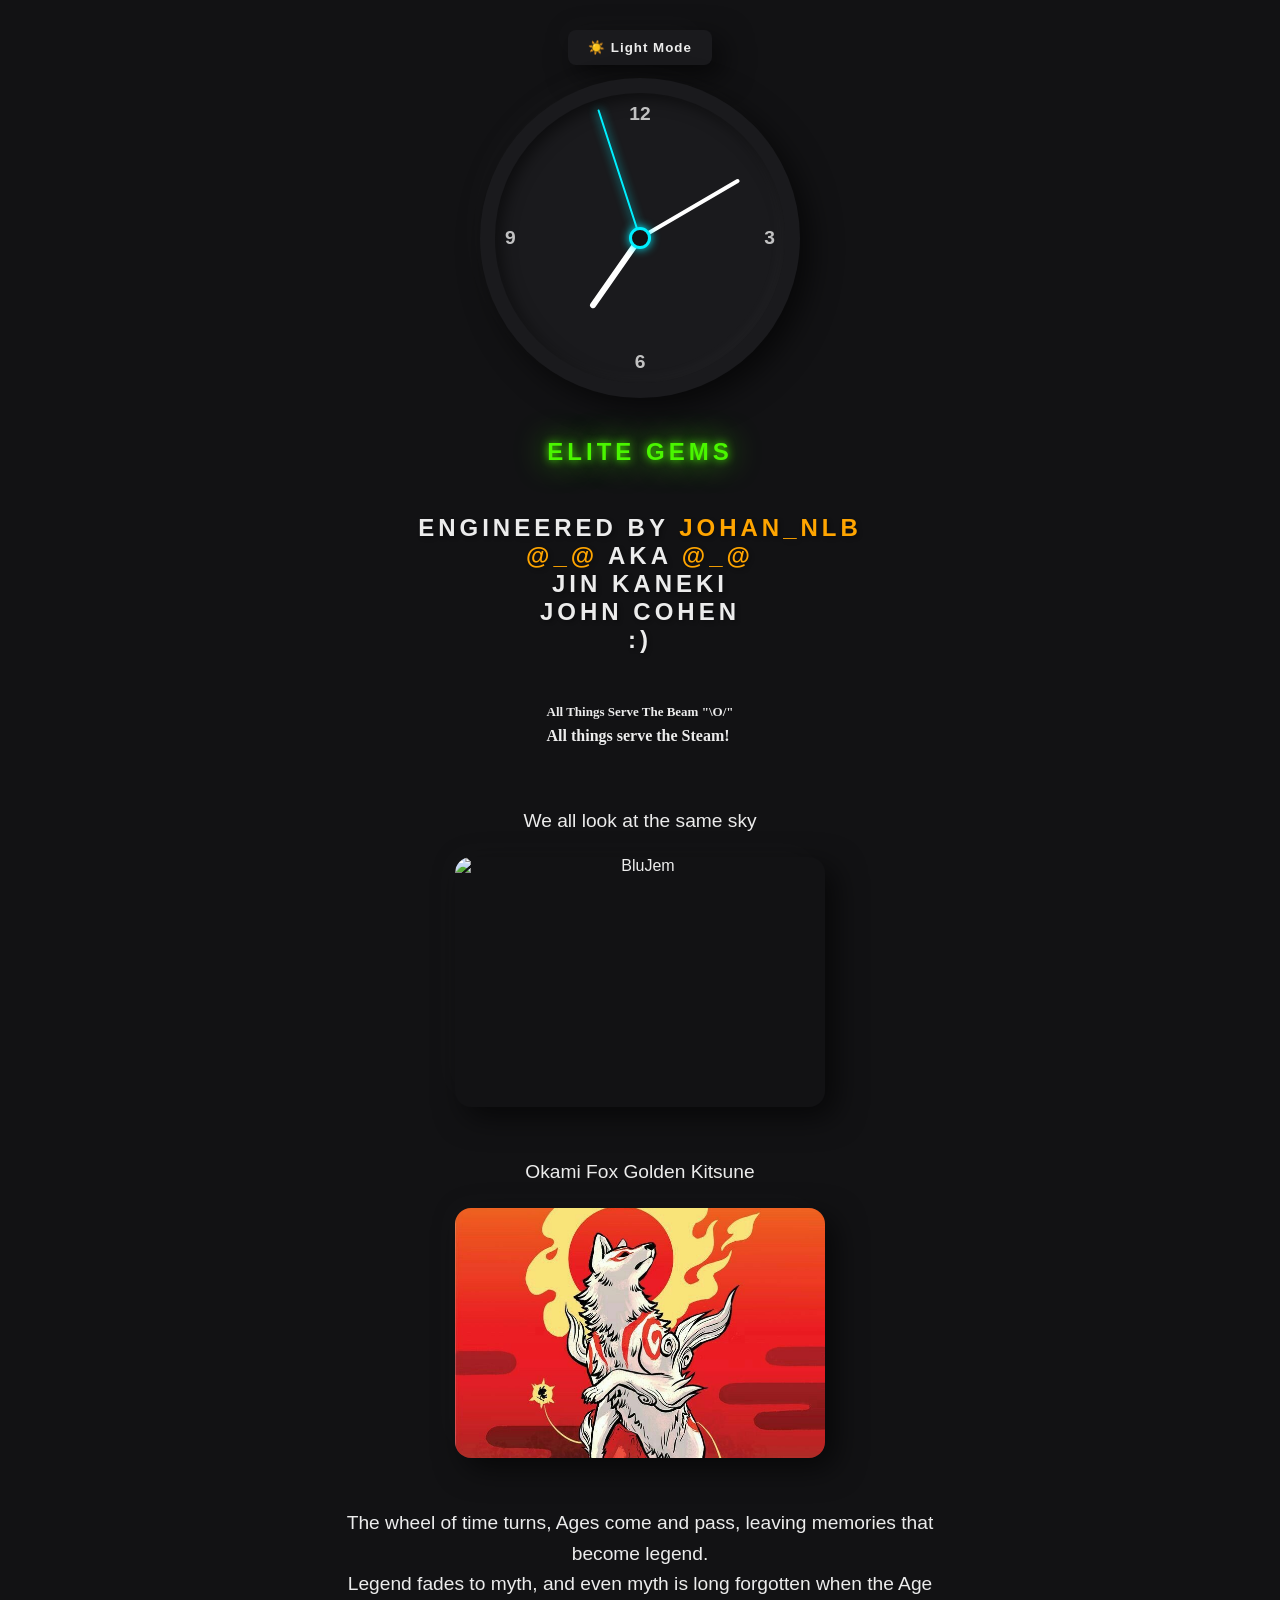
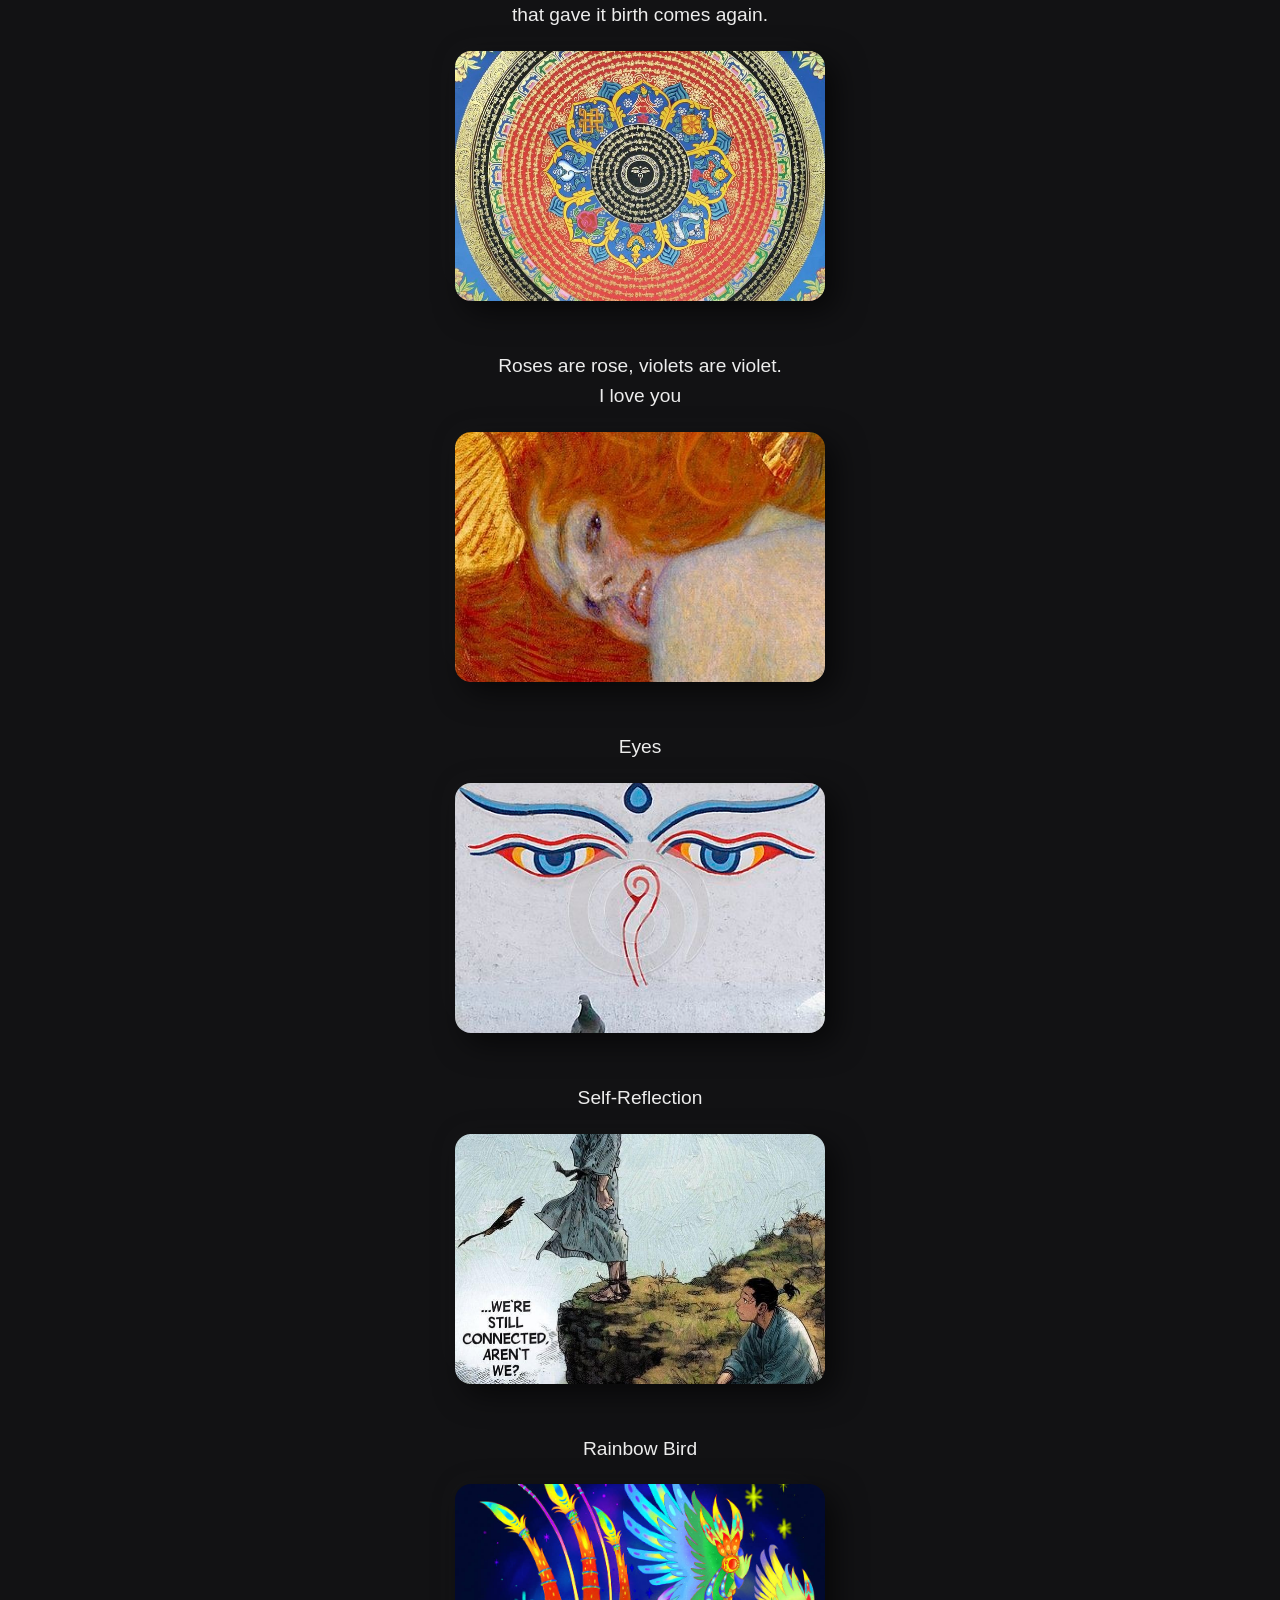
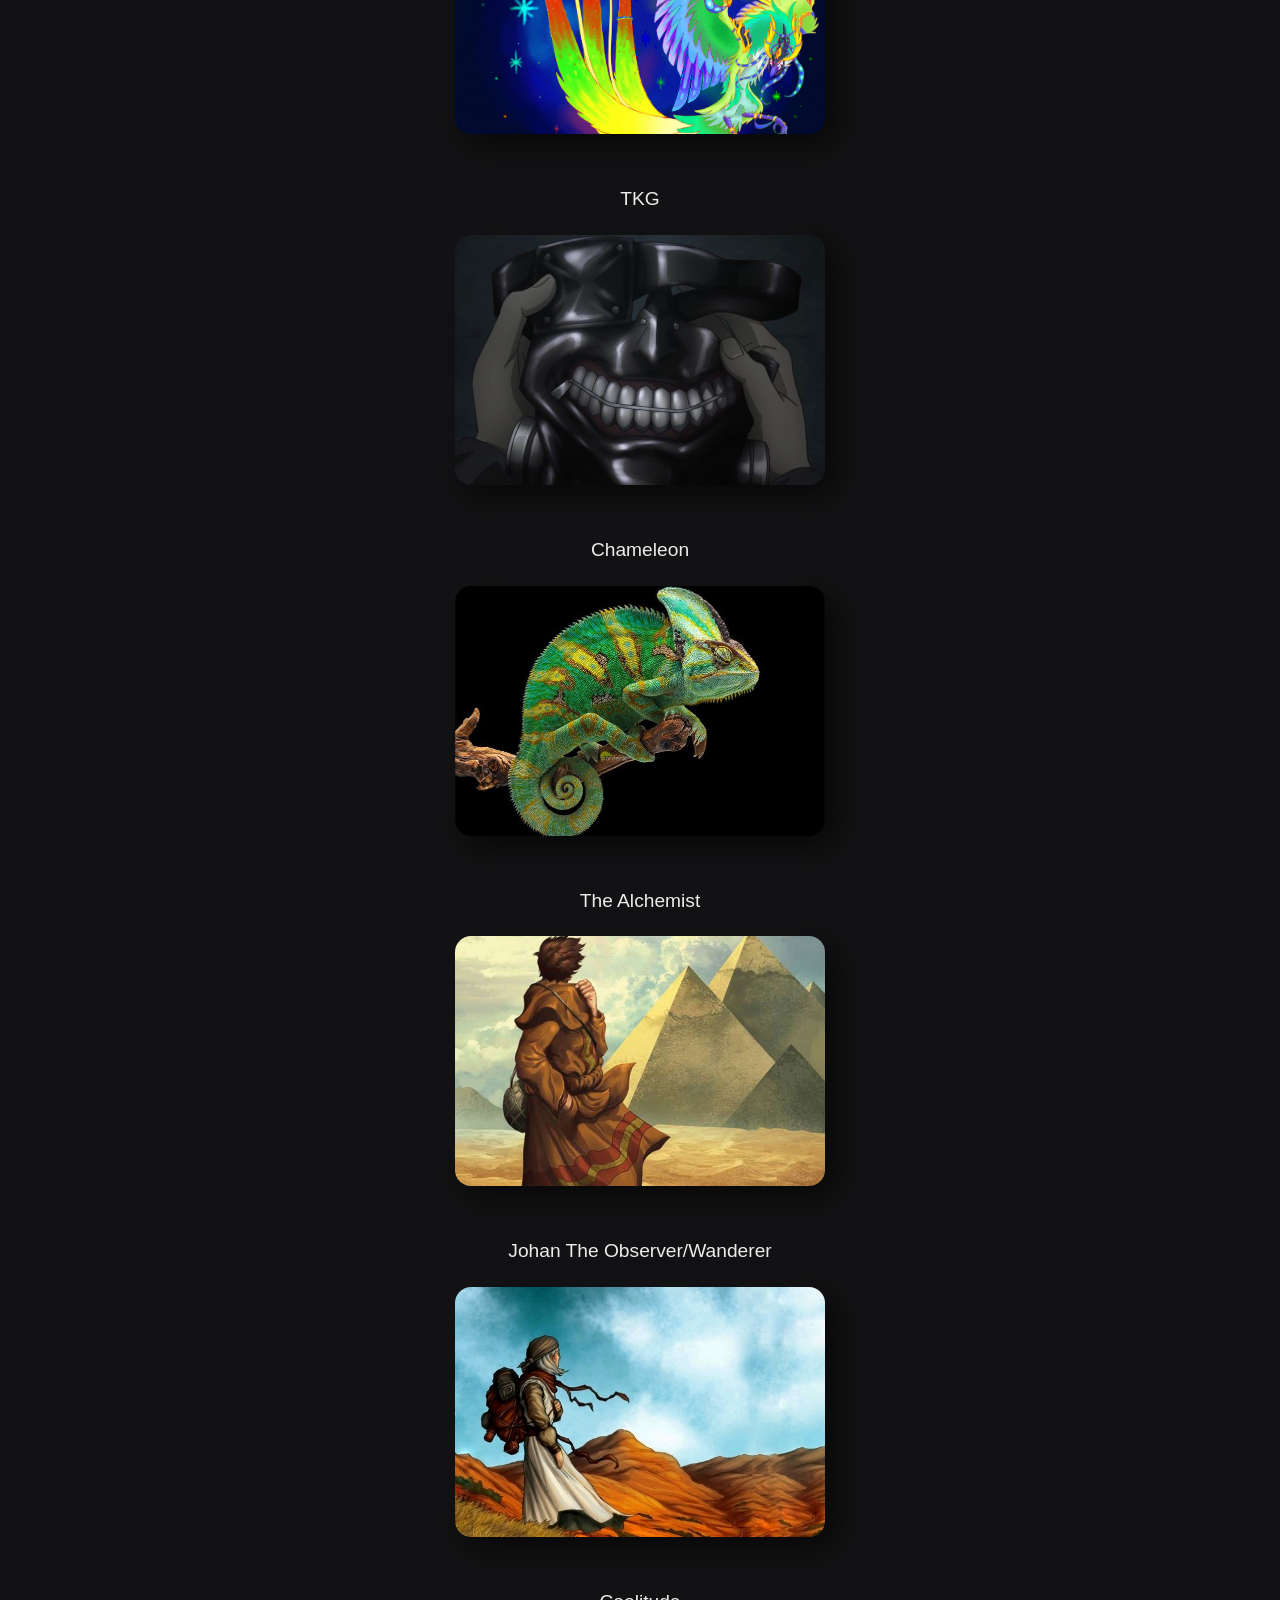
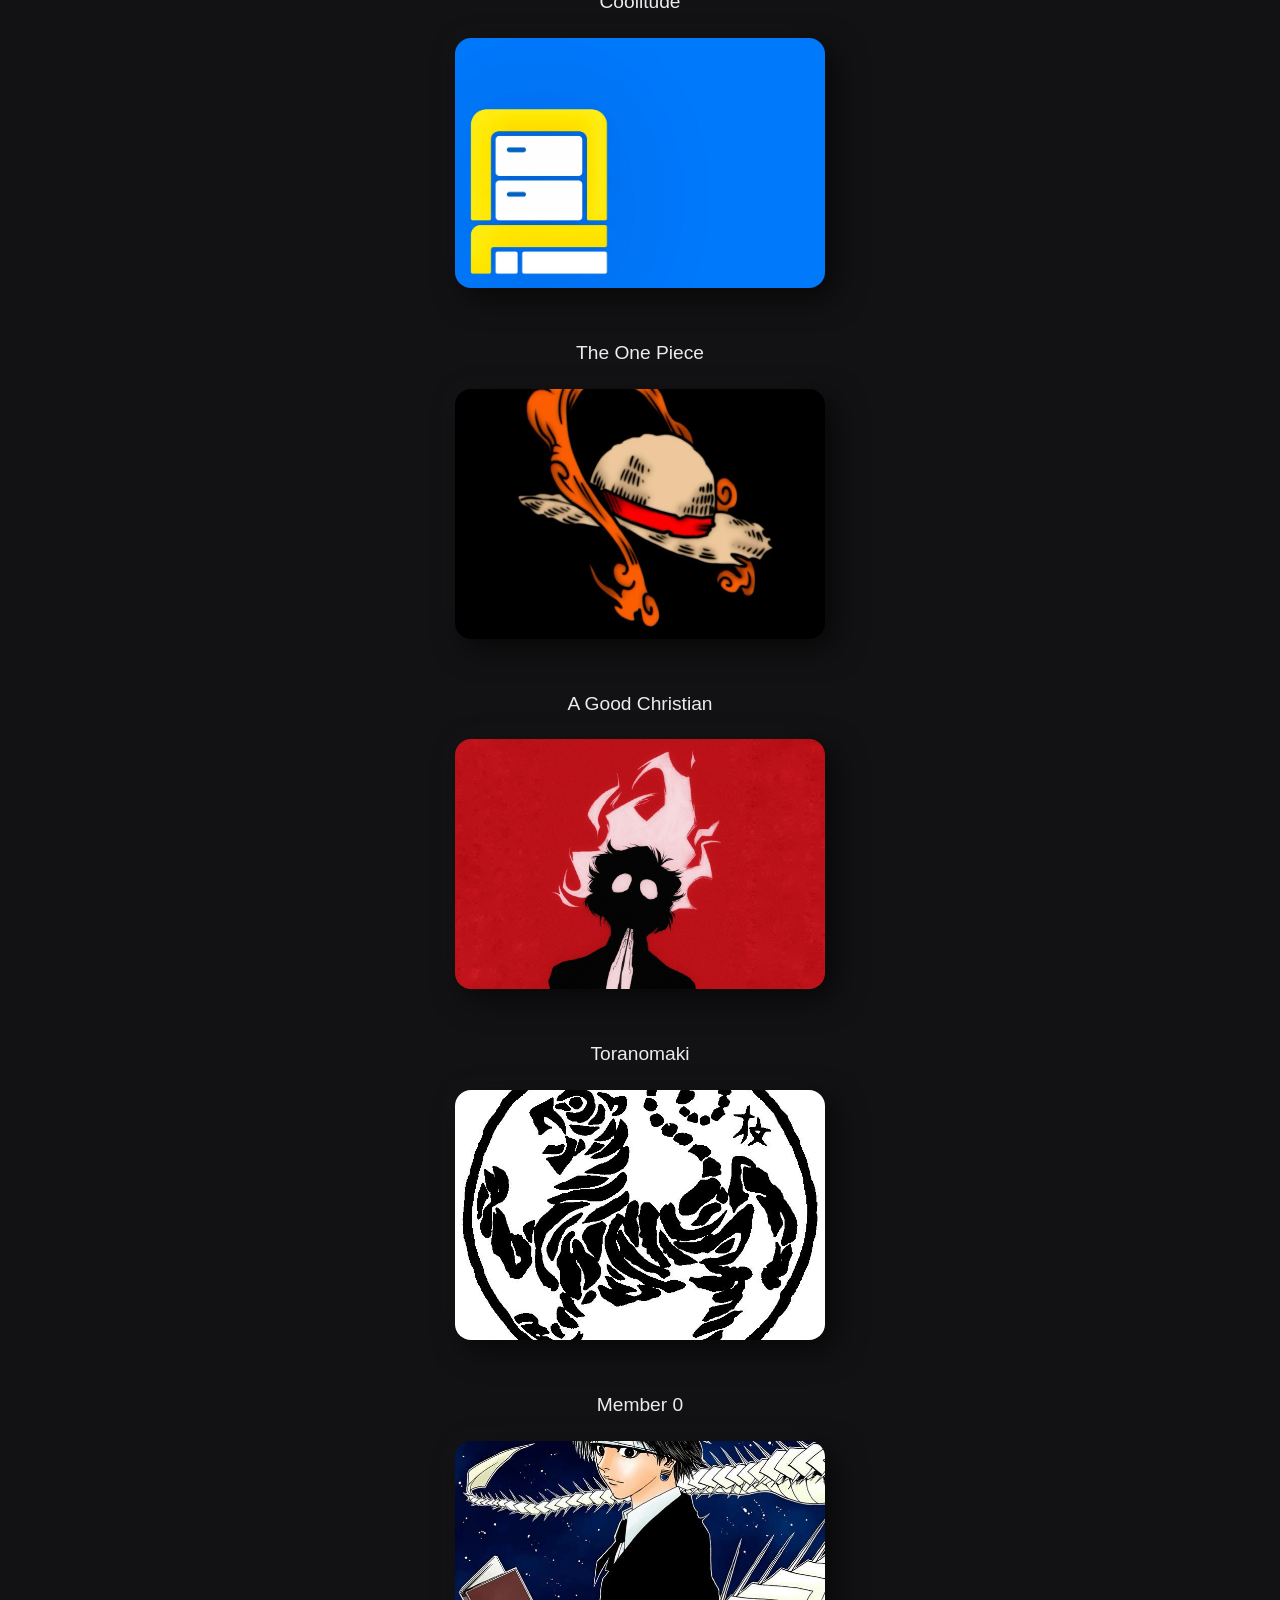
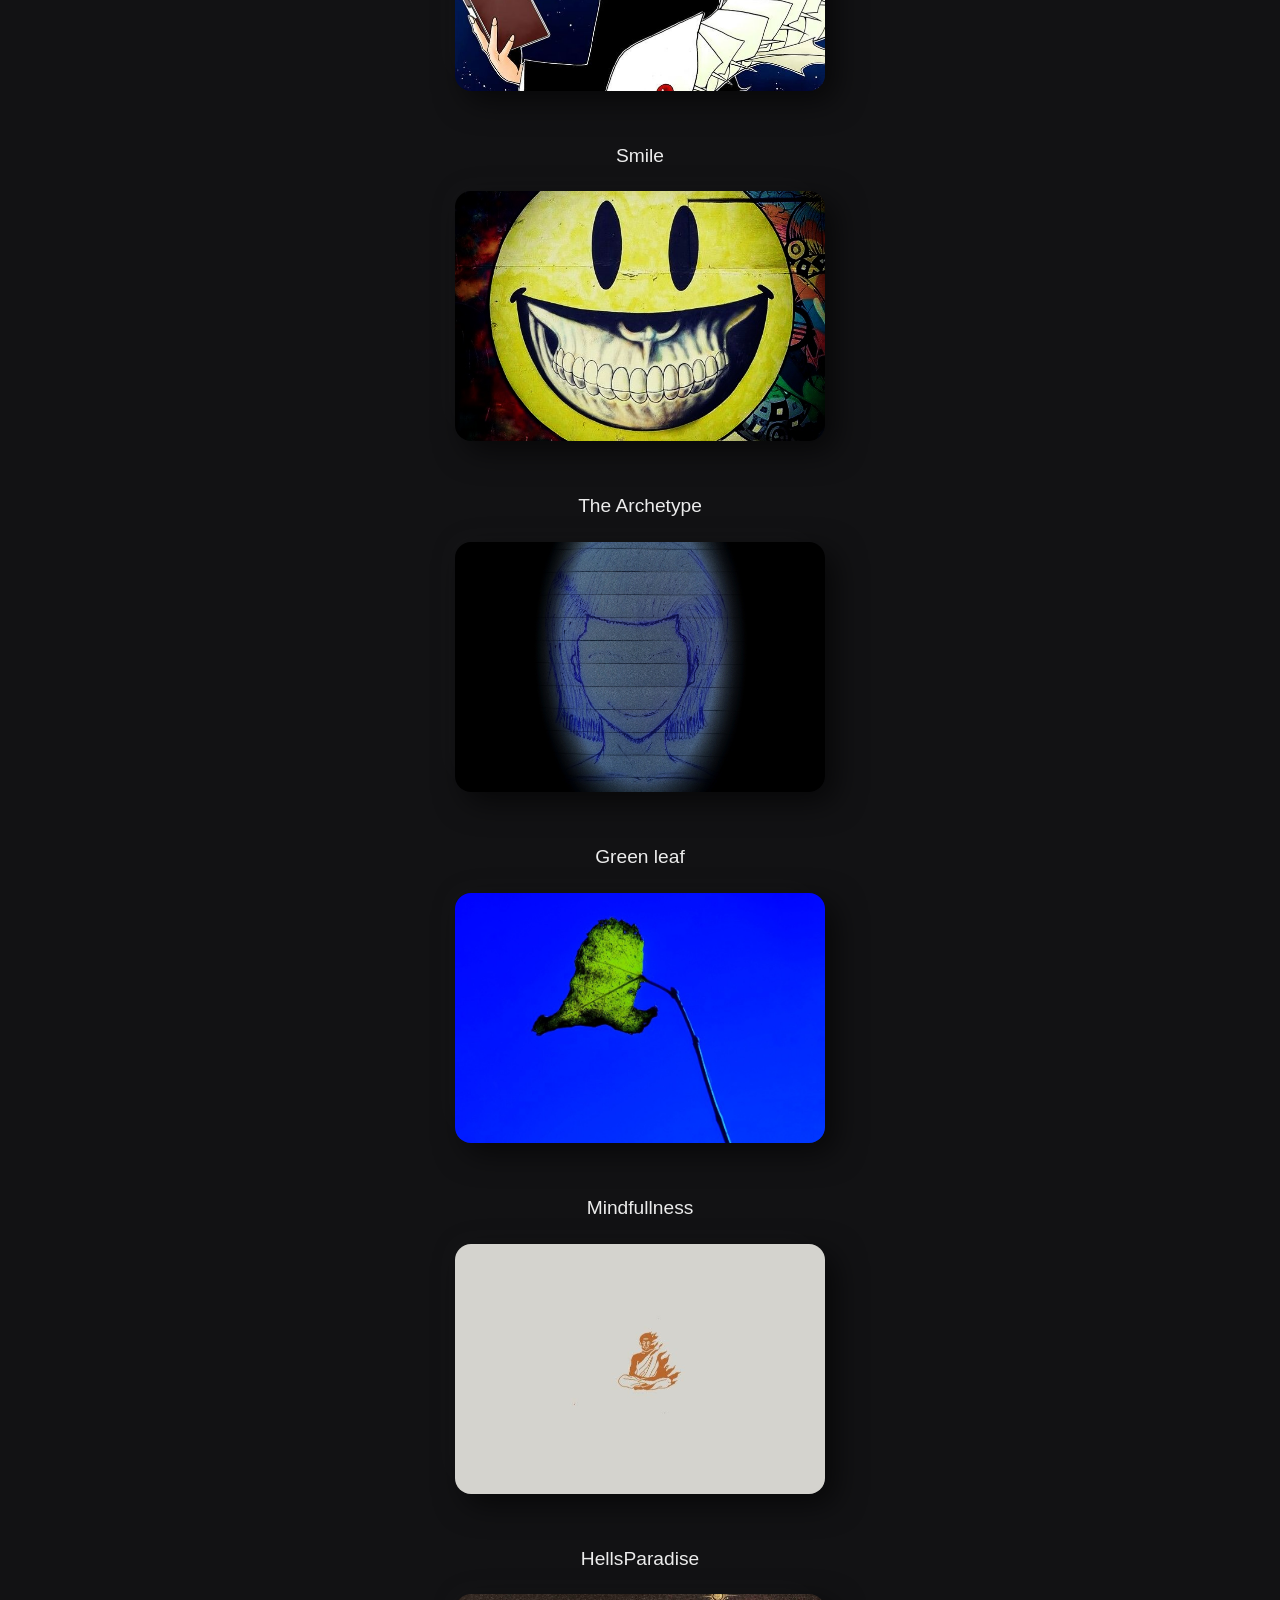
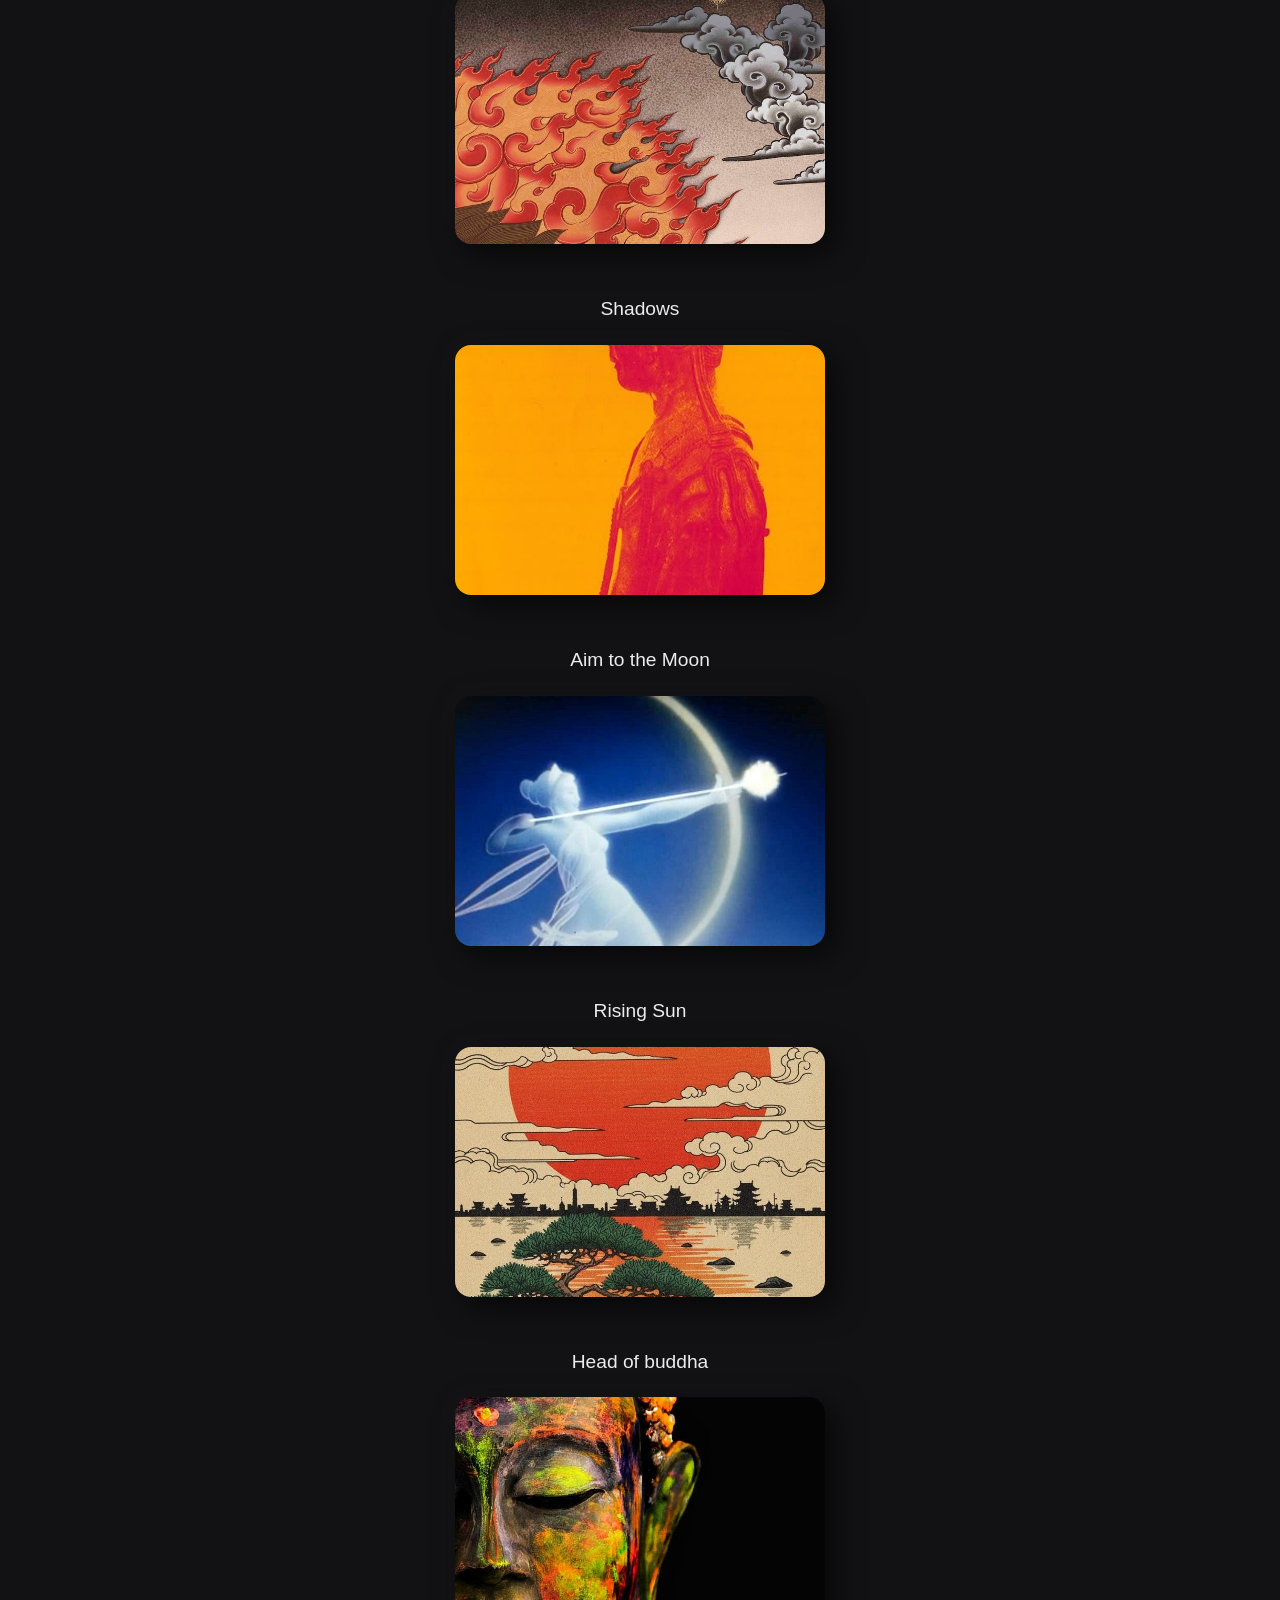
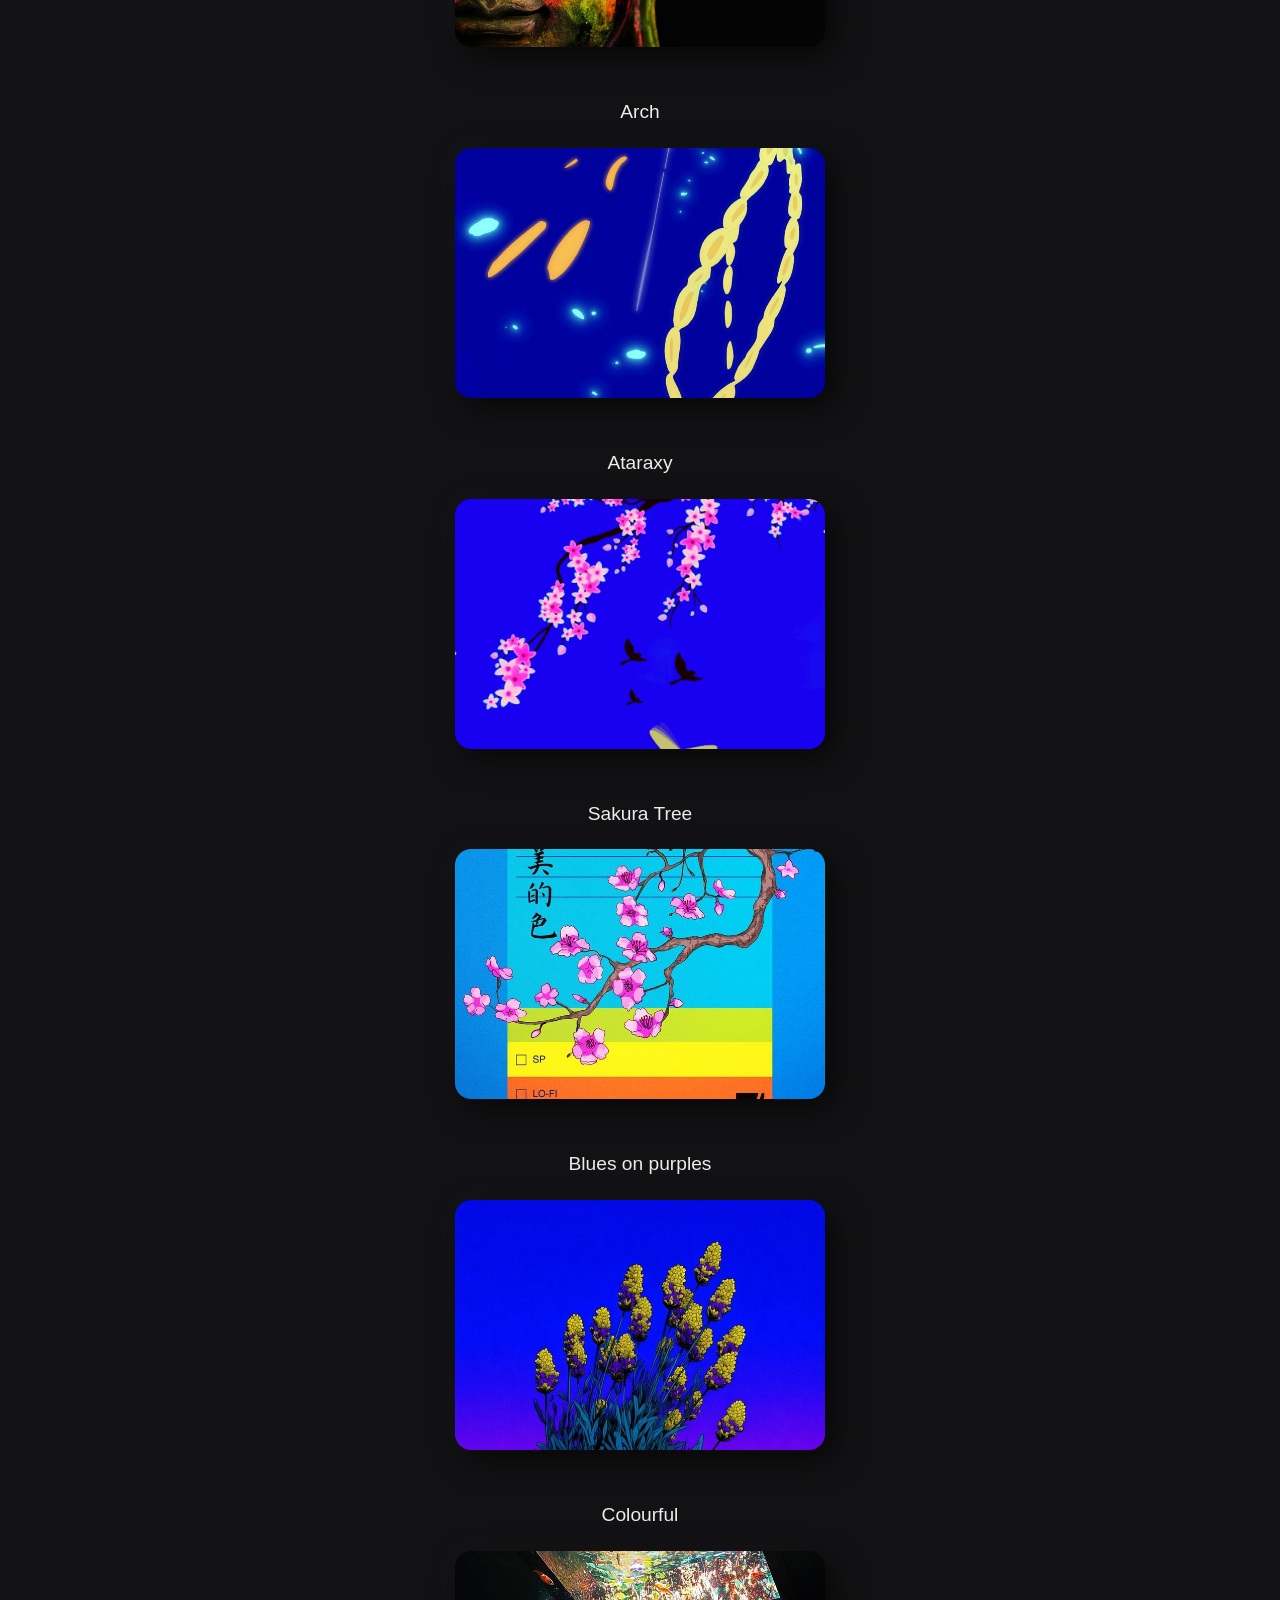
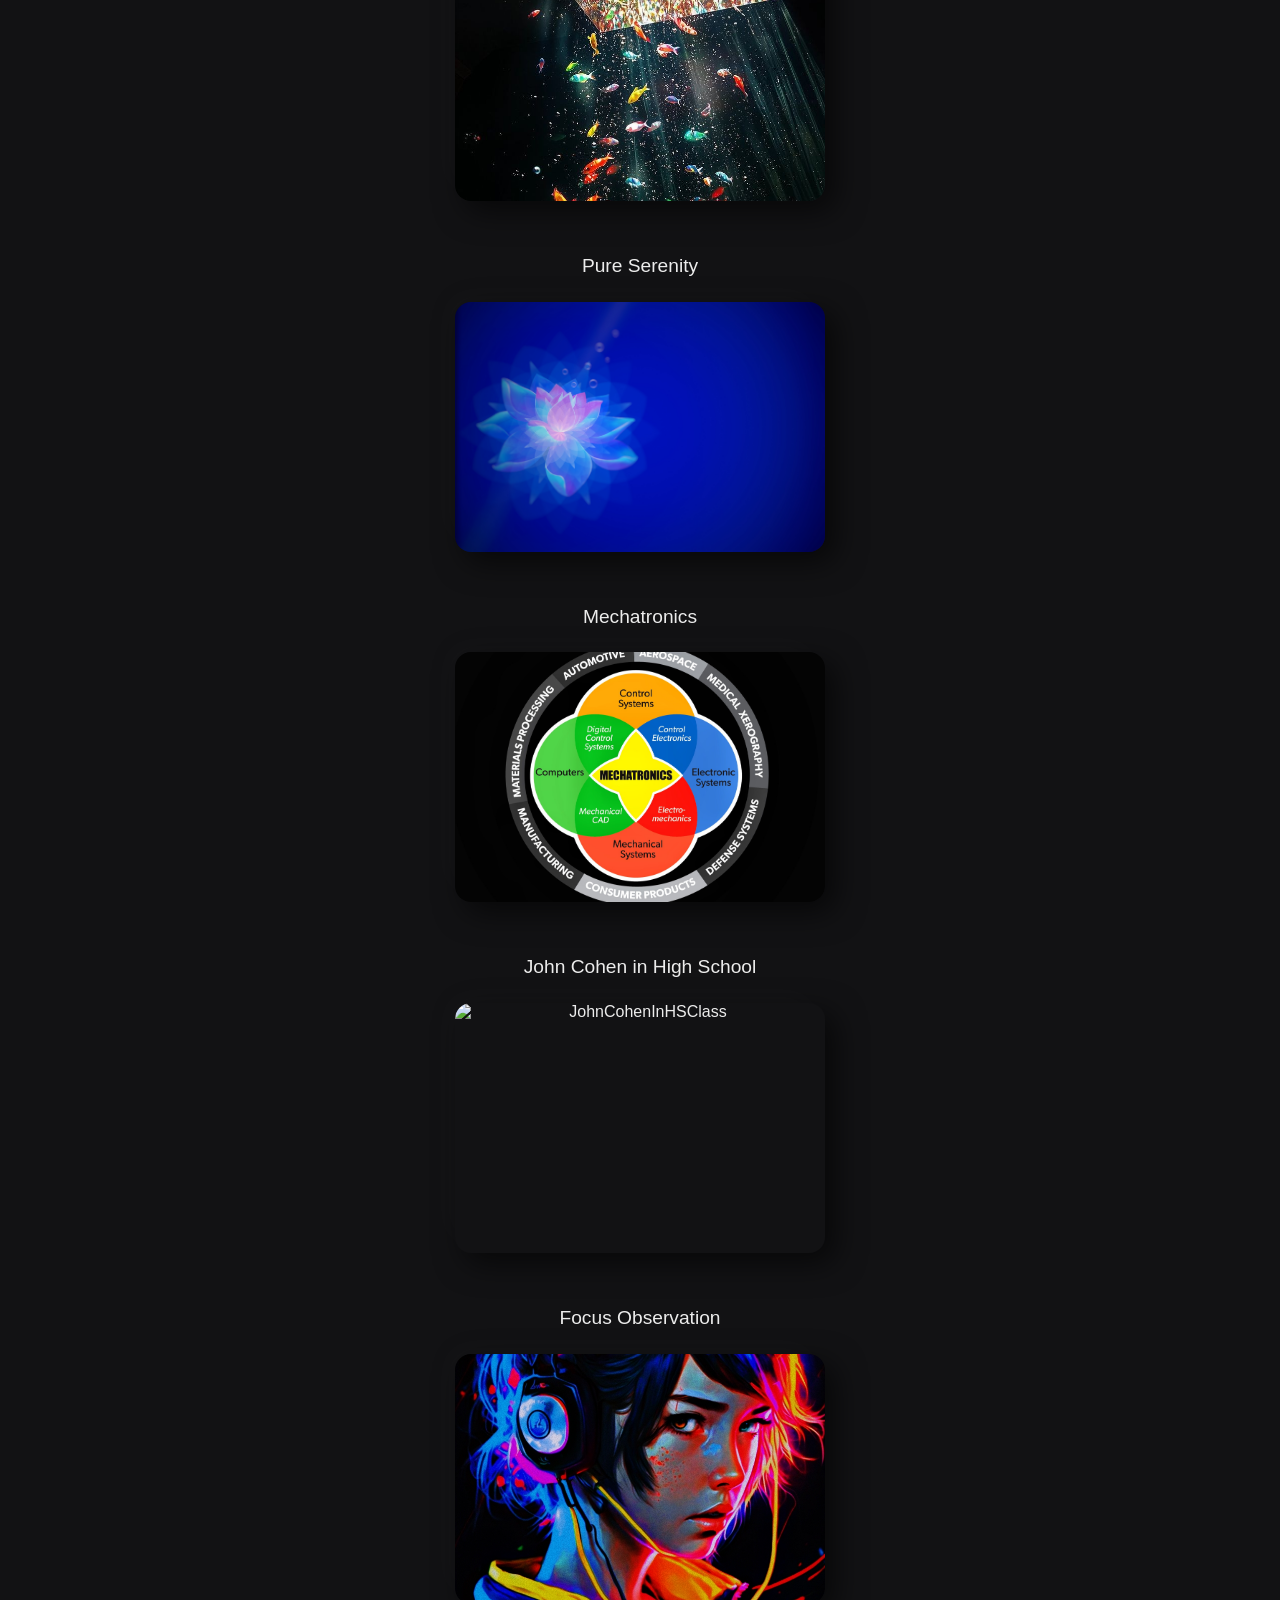
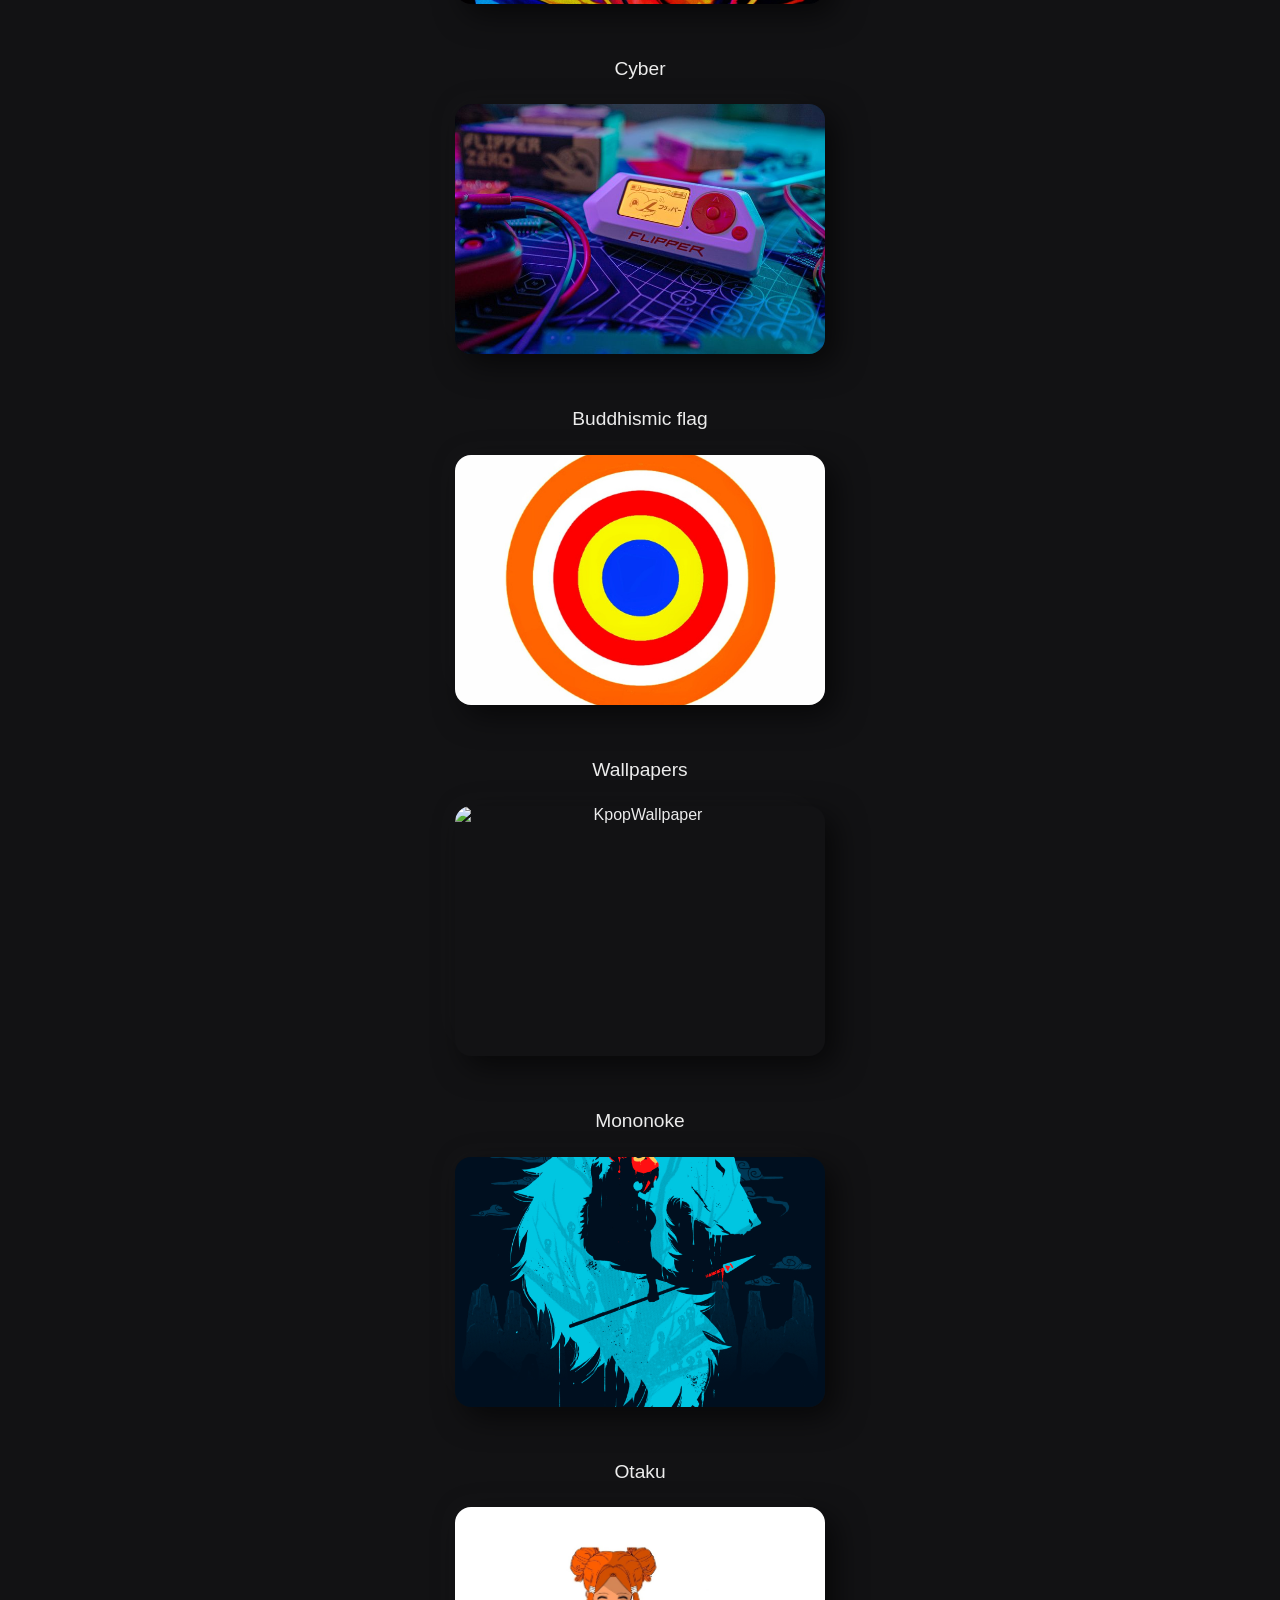
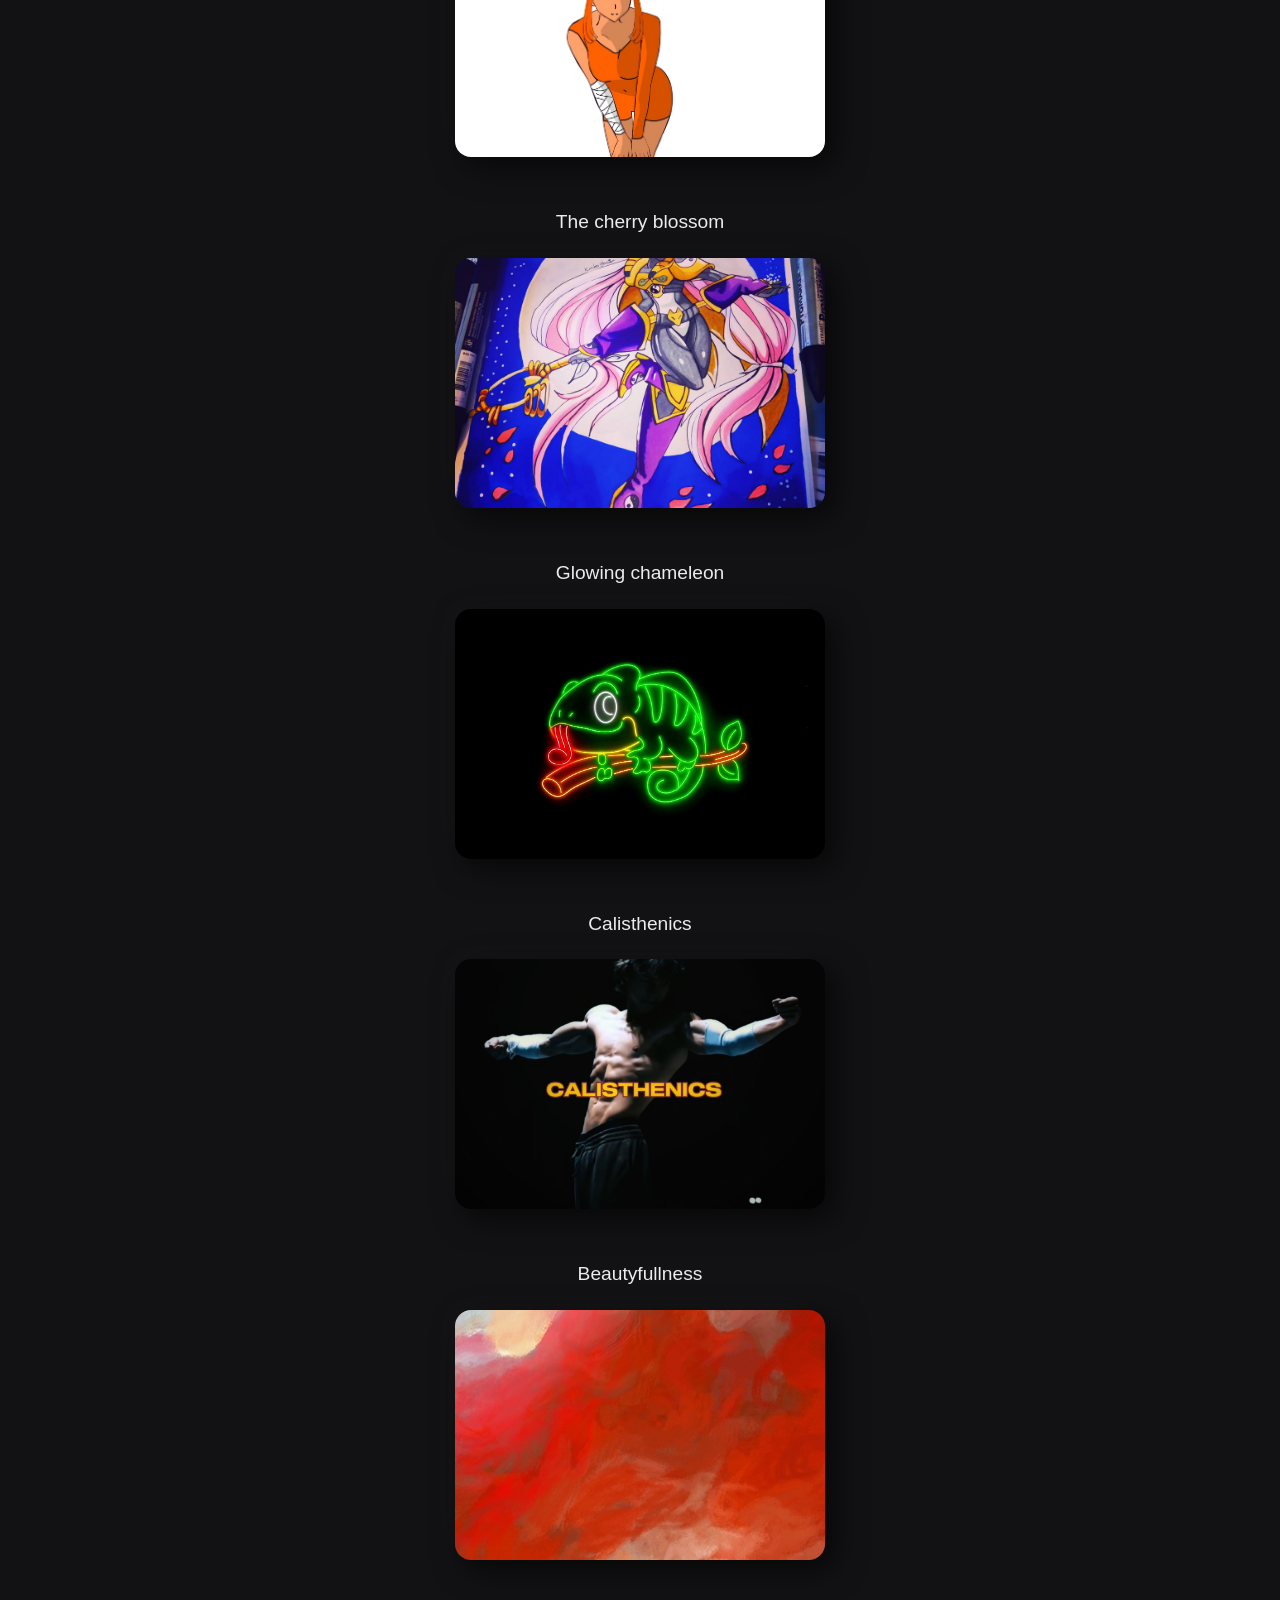
==== AnalogClockABSideTestingDeployment.html @ a2be5739 "Improved and Optimized all stuff to get deployed" ====
<!DOCTYPE html>
<html lang="en">
<head>
    <meta charset="UTF-8">
    <meta name="viewport" content="width=device-width, initial-scale=1.0">
    <title>Engineer Johan_nlb - Portfolio</title>
    <style>
        /* Upgraded Color Palettes */
        :root {
            --bg-color: #121214;
            --text-color: #ececec;
            --clock-bg: #1a1a1d;
            --clock-border: #242428;
            --hand-color: #ffffff;
            --accent-color: #00f0ff; /* Electric Cyber-Cyan */
            --shadow-outer: 10px 10px 30px rgba(0, 0, 0, 0.6), -10px -10px 30px rgba(255, 255, 255, 0.02);
            --shadow-inner: inset 5px 5px 15px rgba(0, 0, 0, 0.5), inset -5px -5px 15px rgba(255, 255, 255, 0.03);
        }

        /* Light mode palette overrides */
        body.light-mode {
            --bg-color: #e6e7ee;
            --text-color: #31344b;
            --clock-bg: #e6e7ee;
            --clock-border: #d1d9e6;
            --hand-color: #31344b;
            --accent-color: #005bb5; /* Deep Professional Blue */
            --shadow-outer: 8px 8px 16px #d1d9e6, -8px -8px 16px #ffffff;
            --shadow-inner: inset 5px 5px 10px #d1d9e6, inset -5px -5px 10px #ffffff;
        }

        body {
            background-color: var(--bg-color);
            color: var(--text-color);
            font-family: 'Segoe UI', Roboto, Helvetica, sans-serif;
            margin: 0;
            min-height: 100vh;
            display: flex;
            flex-direction: column;
            align-items: center;
            justify-content: center;
            transition: all 0.5s ease;
        }

        /* Top Toggle Button */
        #theme-toggle {
            position: absolute;
            top: 30px;
            background-color: var(--clock-bg);
            color: var(--text-color);
            border: none;
            padding: 10px 20px;
            border-radius: 8px;
            font-family: inherit;
            font-weight: 600;
            letter-spacing: 1px;
            cursor: pointer;
            box-shadow: var(--shadow-outer);
            transition: all 0.3s ease;
        }

        #theme-toggle:active {
            box-shadow: var(--shadow-inner);
        }

        /* Premium Clock Face */
        .clock {
            width: 320px;
            height: 320px;
            background-color: var(--clock-bg);
            border-radius: 50%;
            position: relative;
            box-shadow: var(--shadow-outer);
            display: flex;
            justify-content: center;
            align-items: center;
            transition: all 0.5s ease;
            margin-bottom: 40px;
            margin-top: 60px;
        }

        /* Inner Ring */
        .clock::before {
            content: '';
            position: absolute;
            width: 290px;
            height: 290px;
            border-radius: 50%;
            box-shadow: var(--shadow-inner);
        }

        /* Clock Numbers */
        .number {
            position: absolute;
            font-weight: 700;
            font-size: 1.2rem;
            color: var(--text-color);
            opacity: 0.8;
        }
        .num-12 { top: 25px; }
        .num-3 { right: 25px; }
        .num-6 { bottom: 25px; }
        .num-9 { left: 25px; }

        /* Clock Hands */
        .hand {
            position: absolute;
            bottom: 50%;
            left: 50%;
            transform-origin: bottom;
            background-color: var(--hand-color);
            border-radius: 10px;
            transform: translateX(-50%) rotate(0deg); 
            transition: background-color 0.5s ease;
        }

        .hour { width: 6px; height: 85px; z-index: 1; border-radius: 6px 6px 0 0; }
        .minute { width: 4px; height: 115px; z-index: 2; border-radius: 4px 4px 0 0; }
        
        .second { 
            width: 2px; 
            height: 135px; 
            background-color: var(--accent-color); 
            z-index: 3; 
            box-shadow: 0 0 10px var(--accent-color); /* Glowing effect */
        }

        /* Center Pin */
        .center-dot {
            width: 16px;
            height: 16px;
            background-color: var(--bg-color);
            border: 3px solid var(--accent-color);
            border-radius: 50%;
            position: absolute;
            z-index: 4;
            box-shadow: 0 0 10px var(--accent-color);
        }

        /* Typography */
        .name-plate {
            text-align: center;
            font-size: 1.5rem;
            letter-spacing: 4px;
            font-weight: 800;
            text-transform: uppercase;
            margin-bottom: 30px;
            text-shadow: 2px 2px 4px rgba(0,0,0,0.3);
        }

        .name-accent {
            color: #FFA500;
        }
        .title-accent { 
            color: #4af600;               /* Bright green */ 
            text-shadow: 0 0 8px #4af600, 0 0 32px #4af600; /* Glow */
        }

        /* Image Block */
        .image-block {
            text-align: center;
            width: 370px;/*180px*/
            height: 250px;/*180px*/
            border-radius: 16px; /* Slightly rounded corners look better than sharp squares */
            overflow: hidden;
            box-shadow: var(--shadow-outer);
            margin: 0 auto 40px;
            margin-bottom: 10px;
            transition: all 0.5s ease;
        }

        .image-block img {
            width: 100%;
            height: 100%;
            object-fit: cover; /* Ensures the image fills the square without stretching */
            display: block;
        }

        /* Ongoing development style section /*
        /* Container for all blocks */
        .content-blocks {
            max-width: 800px;          /* Keeps blocks readable on large screens */
            margin: 40px auto;         /* Centers the container and adds vertical spacing*/
            padding: 0 20px;           /* Prevents content touching screen edges */
        }

        /* Individual block: text + image */
        .block {
            margin-bottom: 50px;       /* Space between blocks */
            text-align: center;        /* Centers inline content (images and text) */
        }


        /* Optional: style the paragraph text */
        .block-text {
            text-align: center;
            font-size: 1.2rem;
            line-height: 1.6;
            max-width: 600px;
            margin: 0 auto 20px;            /* Centers text block */
            padding: 0 10px;
        }
    

        /* Mobile-friendly tweaks */
        @media (max-width: 600px) {
        /* Move the toggle button down a bit so it doesn't touch the clock */
        #theme-toggle {
            top: 15px;          /* was 30px – less top space */
            padding: 8px 16px;  /* slightly smaller button */
            font-size: 14px;
        }

        /* Give the clock some extra top margin to clear the button */
        .clock {
            margin-top: 80px;   /* was 60px – more space below button */
            width: 280px;       /* slightly smaller on narrow screens */
            height: 280px;
        }

        /* Ensure the inner ring scales nicely */
        .clock::before {
            width: 250px;
            height: 250px;
        }

        /* Adjust hand lengths for smaller clock */
        .hour { height: 70px; }
        .minute { height: 95px; }
        .second { height: 115px; }

        /* Give the name plate and extra text some side padding */
        .name-plate {
            padding: 0 20px;      /* prevents text touching screen edges */
            text-align: center;   /* keeps it neat */
            font-size: 1.3rem;    /* slightly smaller if needed */
            margin-bottom: 20px;  /* less bottom margin */
        }

        /* The paragraph after the name plate */
        .name-plate + div p {
            padding: 0 20px;
            text-align: center;
            font-size: 1rem;
        }

        .block {
            margin-bottom: 40px;
        }
        .block-text {
            text-align: center;
            font-size: 1rem;
        }

        /* Optional: make the image block a bit smaller if it's too wide */
        .image-block {
            width: 300px;
            height: 200px;
        }
    }
    </style>
</head>

<body>

    <button id="theme-toggle">☀️ Light Mode</button> <br>

    <div class="clock">
        <div class="number num-12">12</div>
        <div class="number num-3">3</div>
        <div class="number num-6">6</div>
        <div class="number num-9">9</div>

        <div class="hand hour" id="hour"></div>
        <div class="hand minute" id="minute"></div>
        <div class="hand second" id="second"></div>
        <div class="center-dot"></div>
    </div>
    
    <!-- MAIN TITLE -->
    <div class="name-plate">
        <span class="title-accent">ELITE GEMS</span>
    </div> <br>

    <div class="name-plate">Engineered by <span class="name-accent">Johan_nlb</span> <br>
        <span class="name-accent">@_@</span> aka  <span class="name-accent">@_@</span> <br>
        JIN KANEKI <br>
        JOHN COHEN <br>
        :)
    </div> <br>
    <!-- MAIN QUOTE -->
    <div> 
        <span class="block-text" style="font-family:Lucida Sans; font-size:small; font-weight:bolder;"
        >All Things Serve The Beam "\O/" </span> <br>
        <span class="block-text"  style="font-family:Verdana; font-size: medium; font-weight: bolder;"
        >All things serve the Steam!</span>
    </div> <br>

    <!--ONGOING DEVELOPMENT SECTION-->
    <div class="content-blocks">
        <div class="block">
            <p class="block-text">We all look at the same sky</p>
            <div class="image-block">
                <img id="profile-img" src="images/IMG_BLUE.jpg" alt="BluJem">
            </div>
        </div>

        <!-- Adding as many blocks as I need -->
         <div class="block">
            <p class="block-text">Okami Fox Golden Kitsune<br></p>
            <div class="image-block">
                <img src="images/OkamiKitsune.jpg" alt="SolarDeityAmaterasu">
            </div>
        </div>

        
        <div class="block">
            <p class="block-text">The wheel of time turns, Ages come and pass, leaving memories that become legend.<br>
            Legend fades to myth, and even myth is long forgotten when the Age that gave it birth comes again.</p> 
            <div class="image-block">
                <img src="images/WheelOfTimeMandala.jpg" alt="WOTMandala">
            </div>
        </div>

        <div class="block">
            <p class="block-text">Roses are rose, violets are violet.<br>I love you</p>
            <div class="image-block">
                <img src="images/OrangeHairedWomen.jpg" alt="OrangeWomen">
            </div>
        </div>


        <div class="block">
            <p class="block-text">Eyes</p>
            <div class="image-block">
                <img src="images/BuddhaEyes.jpg" alt="">
            </div>
        </div>

        <div class="block">
            <p class="block-text">Self-Reflection</p>
            <div class="image-block">
                <img src="images/Vagabond.jpg" alt="miyamoto">
            </div>
        </div>

        <div class="block">
            <p class="block-text">Rainbow Bird</p>
            <div class="image-block">
                <img src="images/rainbow_bird.jpg" alt="rainbow_bird">
            </div>
        </div>

        <div class="block">
            <p class="block-text">TKG</p>
            <div class="image-block">
                <img src="images/TKGeyepatch.jpg" alt="">
            </div>
        </div>

        <div class="block">
            <p class="block-text">Chameleon</p>
            <div class="image-block">
                <img src="images/Chameleon.jpg" alt="">
            </div>
        </div>

        <div class="block">
            <p class="block-text">The Alchemist</p>
            <div class="image-block">
                <img src="images/TheAlchemistofCohelo.jpg" alt="AlchemistOfCohelo">
            </div>
        </div>

        <div class="block">
            <p class="block-text">Johan The Observer/Wanderer</p>
            <div class="image-block">
                <img src="images/JohanNlbProfile.jpg" alt="JohanNlbProfile">
            </div>
        </div>

        <div class="block">
            <p class="block-text">Coolitude</p>
            <div class="image-block">
                <img src="images/CooL.jpeg" alt="CooL">
            </div>
        </div>

        <div class="block">
            <p class="block-text">The One Piece</p>
            <div class="image-block">
                <img src="images/AwokenHat.jpg" alt="AwokenHat">
            </div>
        </div>

        <div class="block">
            <p class="block-text">A Good Christian</p>
            <div class="image-block">
                <img src="images/GoodChristian.jpeg" alt="GoodChristian">
            </div>
        </div>

        <div class="block">
            <p class="block-text">Toranomaki</p>
            <div class="image-block">
                <img src="images/ToraNoMaki.jpg" alt="ShotokanKarate">
            </div>
        </div>

        <div class="block">
            <p class="block-text">Member 0</p>
            <div class="image-block">
                <img src="images/Chrollo.jpg" alt="ChrolloHxH">
            </div>
        </div>

        <div class="block">
            <p class="block-text">Smile</p>
            <div class="image-block">
                <img src="images/Smile.jpeg" alt="Smiley">
            </div>
        </div>

        <div class="block">
            <p class="block-text">The Archetype</p>
            <div class="image-block">
                <img src="images/JHNarchetype.jpg" alt="JHNarchetype">
            </div>
        </div>

        <div class="block">
            <p class="block-text">Green leaf</p>
            <div class="image-block">
                <img src="images/GreenLeafOnSereneBlueSky.jpeg" alt="GreenLeafOnSereneBlueSky">
            </div>
        </div>

        <div class="block">
            <p class="block-text">Mindfullness</p>
            <div class="image-block">
                <img src="images/Mindfullness.jpg" alt="Mindfullness">
            </div>
        </div>

        <div class="block">
            <p class="block-text">HellsParadise</p>
            <div class="image-block">
                <img src="images/HellsParadise.jpg" alt="HellsParadise">
            </div>
        </div>

        <div class="block">
            <p class="block-text">Shadows</p>
            <div class="image-block">
                <img src="images/BuddhaShadow.jpg" alt="Buddha">
            </div>
        </div>

        <div class="block">
            <p class="block-text">Aim to the Moon</p>
            <div class="image-block">
                <img src="images/BluRoyalArcher.jpg" alt="Archer">
            </div>
        </div>

        <div class="block">
            <p class="block-text">Rising Sun</p>
            <div class="image-block">
                <img src="images/BonsaiRisingSun.jpg" alt="Bonsai">
            </div>
        </div>

        <div class="block">
            <p class="block-text">Head of buddha</p>
            <div class="image-block">
                <img src="images/HeadOfBuddha.jpg" alt="HeadOfBuddha">
            </div>
        </div>

        <div class="block">
            <p class="block-text">Arch</p>
            <div class="image-block">
                <img src="images/BluYellowOnePiece.jpg" alt="Arch">
            </div>
        </div>

        <div class="block">
            <p class="block-text">Ataraxy</p>
            <div class="image-block">
                <img src="images/KanJinAtaraxia.jpg" alt="KanJinAtaraxia">
            </div>
        </div>

        <div class="block">
            <p class="block-text">Sakura Tree</p>
            <div class="image-block">
                <img src="images/SakuraTree.jpg" alt="SakuraTree">
            </div>
        </div>

        <div class="block">
            <p class="block-text">Blues on purples</p>
            <div class="image-block">
                <img src="images/OnTheBlu.jpg" alt="OTB">
            </div>
        </div>

        <div class="block">
            <p class="block-text">Colourful</p>
            <div class="image-block">
                <img src="images/Colourful.jpg" alt="Colorful">
            </div>
        </div>

        <div class="block">
            <p class="block-text">Pure Serenity</p>
            <div class="image-block">
                <img src="images/JohanSerenity.jpeg" alt="JohanSerenity">
            </div>
        </div>

        <div class="block">
            <p class="block-text">Mechatronics</p>
            <div class="image-block">
                <img src="images/Mechatronics-Graph-01.jpeg" alt="Mechatronics">
            </div>
        </div>

        <div class="block">
            <p class="block-text">John Cohen in High School</p>
            <div class="image-block">
                <img src="images/JohnCohenInHSClass.jpg" alt="JohnCohenInHSClass">
            </div>
        </div>

        <div class="block">
            <p class="block-text">Focus Observation</p>
            <div class="image-block">
                <img src="images/JHNFcusObserver.jpg" alt="JHNFcusObserver">
            </div>
        </div>

        <div class="block">
            <p class="block-text">Cyber</p>
            <div class="image-block">
                <img src="images/CyberFlipper.jpg" alt="CyberFlipper">
            </div>
        </div>

        <div class="block">
            <p class="block-text">Buddhismic flag</p>
            <div class="image-block">
                <img src="images/BuddhismFlag.jpeg" alt="BuddhismFlag">
            </div>
        </div>

        <div class="block">
            <p class="block-text">Wallpapers</p>
            <div class="image-block">
                <img src="images/KpopWallp.jpg" alt="KpopWallpaper">
            </div>
        </div>

        <div class="block">
            <p class="block-text">Mononoke</p>
            <div class="image-block">
                <img src="images/PrincessMononoke.jpg" alt="PrincessMononoke">
            </div>
        </div>

        <div class="block">
            <p class="block-text">Otaku</p>
            <div class="image-block">
                <img src="images/SubmissiveOtakuGirl.jpg" alt="Otaku">
            </div>
        </div>

        <div class="block">
            <p class="block-text">The cherry blossom</p>
            <div class="image-block">
                <img src="images/sakuyamon_the_cherry_blossom.jpg" alt="sakuyamon_the_cherry_blossom">
            </div>
        </div>

        <div class="block">
            <p class="block-text">Glowing chameleon</p>
            <div class="image-block">
                <img src="images/Glowing Chameleon.jpg" alt="GlowingChameleon">
            </div>
        </div>

        <div class="block">
            <p class="block-text">Calisthenics</p>
            <div class="image-block">
                <img src="images/Calisthenics.jpeg" alt="Calisthenos">
            </div>
        </div>

        <div class="block">
            <p class="block-text">Beautyfullness</p>
            <div class="image-block">
                <img src="images/Beautyfullness.jpg" alt="Beautyfullness">
            </div>
        </div>

        <div class="block">
            <p class="block-text">Peacefully</p>
            <div class="image-block">
                <img src="images/Peacefully.jpg" alt="Peacefully">
            </div>
        </div>

        <div class="block">
            <p class="block-text">Dreamax</p>
            <div class="image-block">
                <img src="images/JcohenDreamax.jpeg" alt="JcohenDreamax">
            </div>
        </div>

        <div class="block">
            <p class="block-text">The Quote</p>
            <div class="image-block">
                <img src="images/NelsonMandelaQuote.jpeg" alt="NelsonMandelaQuote">
            </div>
        </div>

        <div class="block">
            <p class="block-text">Gahnk!</p>
            <div class="image-block">
                <img src="images/MahoragaWheel.jpeg" alt="MahoragaWheel">
            </div>
        </div>


        <div class="block">
            <p class="block-text">And thus was the universe <br> 
            thus experienced was life <br>
            Peace And Love
        </p>
        </div>



    </div>


    <script>
        const hourHand = document.getElementById('hour');
        const minuteHand = document.getElementById('minute');
        const secondHand = document.getElementById('second');
        const themeToggle = document.getElementById('theme-toggle');
        const body = document.body;

        themeToggle.addEventListener('click', () => {
            body.classList.toggle('light-mode');
            themeToggle.innerText = body.classList.contains('light-mode') ? '🌙 Dark Mode' : '☀️ Light Mode';
        });

        function updateClock() {
            const currentDate = new Date();
            const secondsRatio = currentDate.getSeconds() / 60;
            const minutesRatio = (secondsRatio + currentDate.getMinutes()) / 60;
            const hoursRatio = (minutesRatio + currentDate.getHours()) / 12;

            secondHand.style.transform = `translateX(-50%) rotate(${secondsRatio * 360}deg)`;
            minuteHand.style.transform = `translateX(-50%) rotate(${minutesRatio * 360}deg)`;
            hourHand.style.transform = `translateX(-50%) rotate(${hoursRatio * 360}deg)`;
        }

        setInterval(updateClock, 1000);
        updateClock();

        

        // --- SCREEN WAKE LOCK API ---
        let wakeLock = null;

        // Function to request the screen to stay awake
        const requestWakeLock = async () => {
            try {
                // Requesting the 'screen' wake lock
                wakeLock = await navigator.wakeLock.request('screen');
                console.log('Wake Lock is active! Screen will stay on. 💡');
                
                // If the system forces it to release (like low battery), log it
                wakeLock.addEventListener('release', () => {
                    console.log('Wake Lock was released.');
                });
            } catch (err) {
                // If the browser doesn't support it or blocks it
                console.error(`Wake Lock error: ${err.name}, ${err.message}`);
            }
        };

        // 1. Request it as soon as the page loads
        requestWakeLock();

        // 2. Re-request it if the user switches tabs and comes back
        document.addEventListener('visibilitychange', async () => {
            if (wakeLock !== null && document.visibilityState === 'visible') {
                requestWakeLock();
            }
        });
    </script>
</body>
</html>
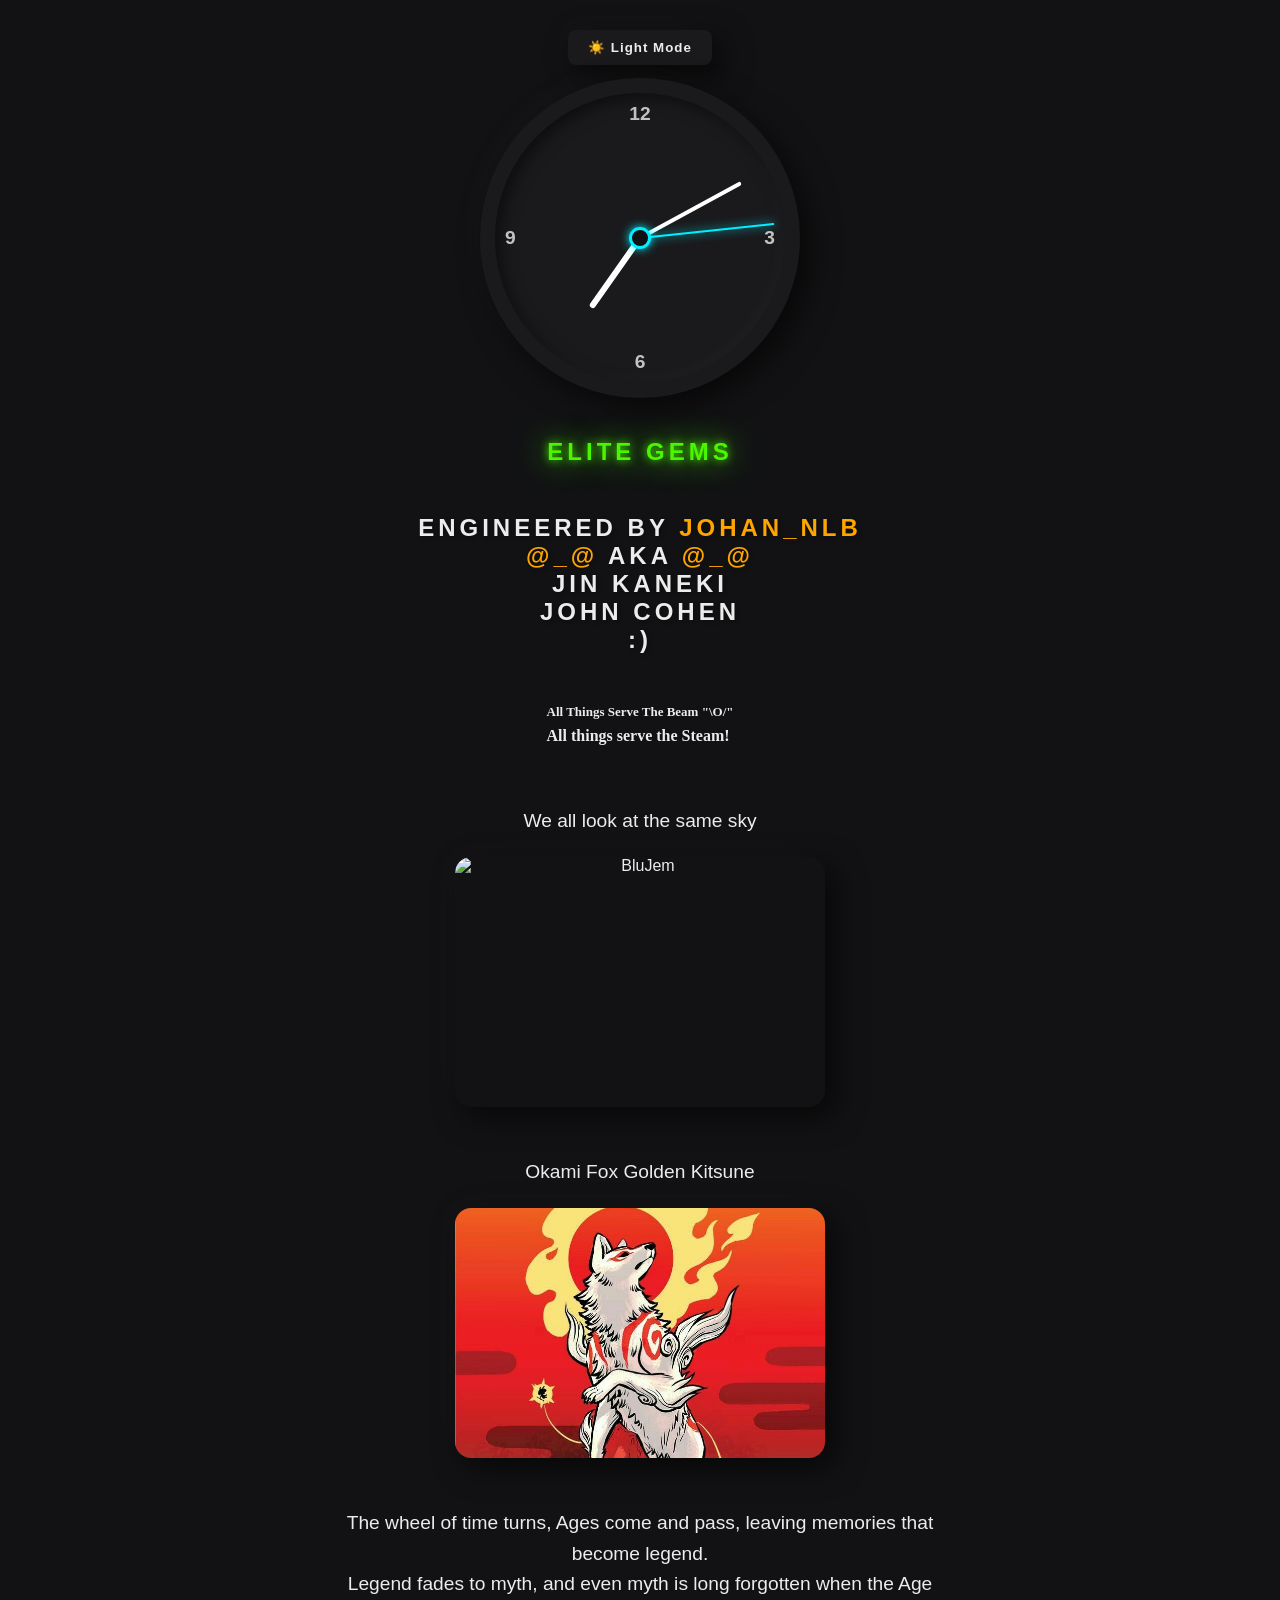
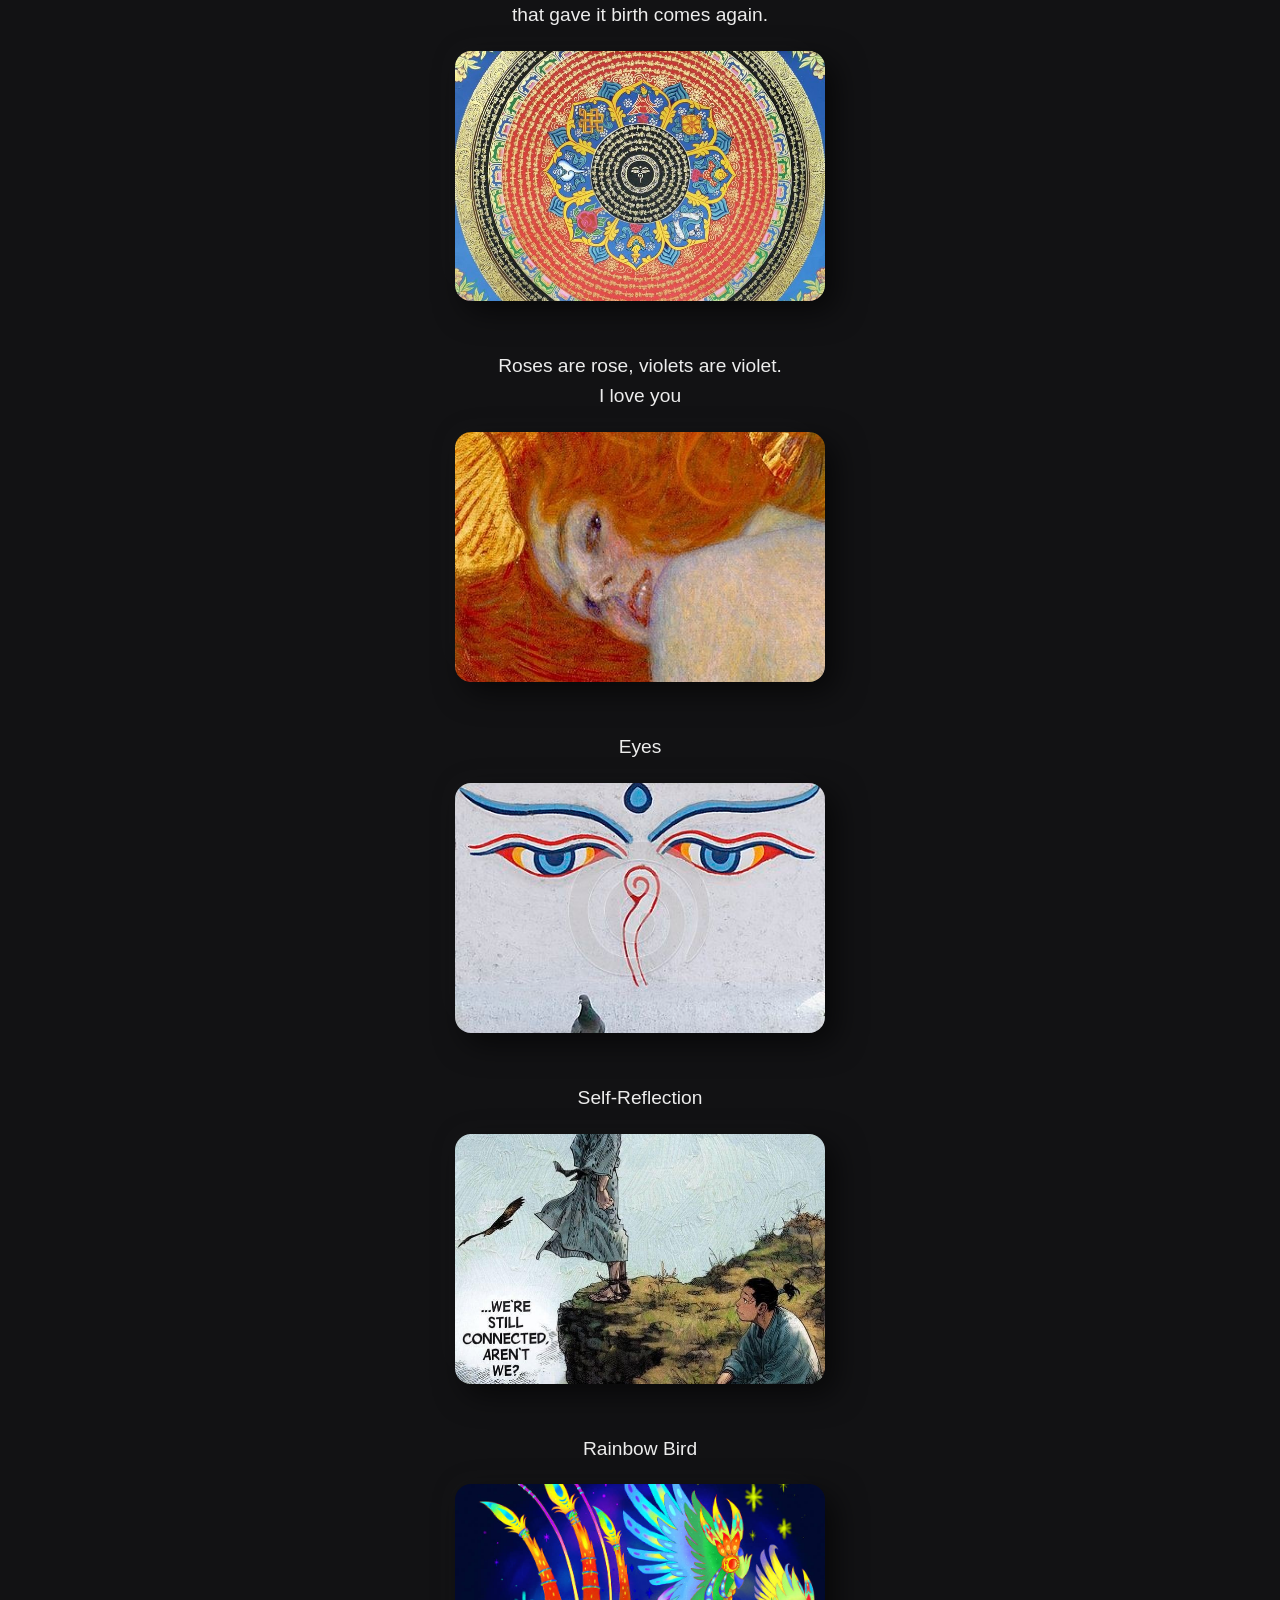
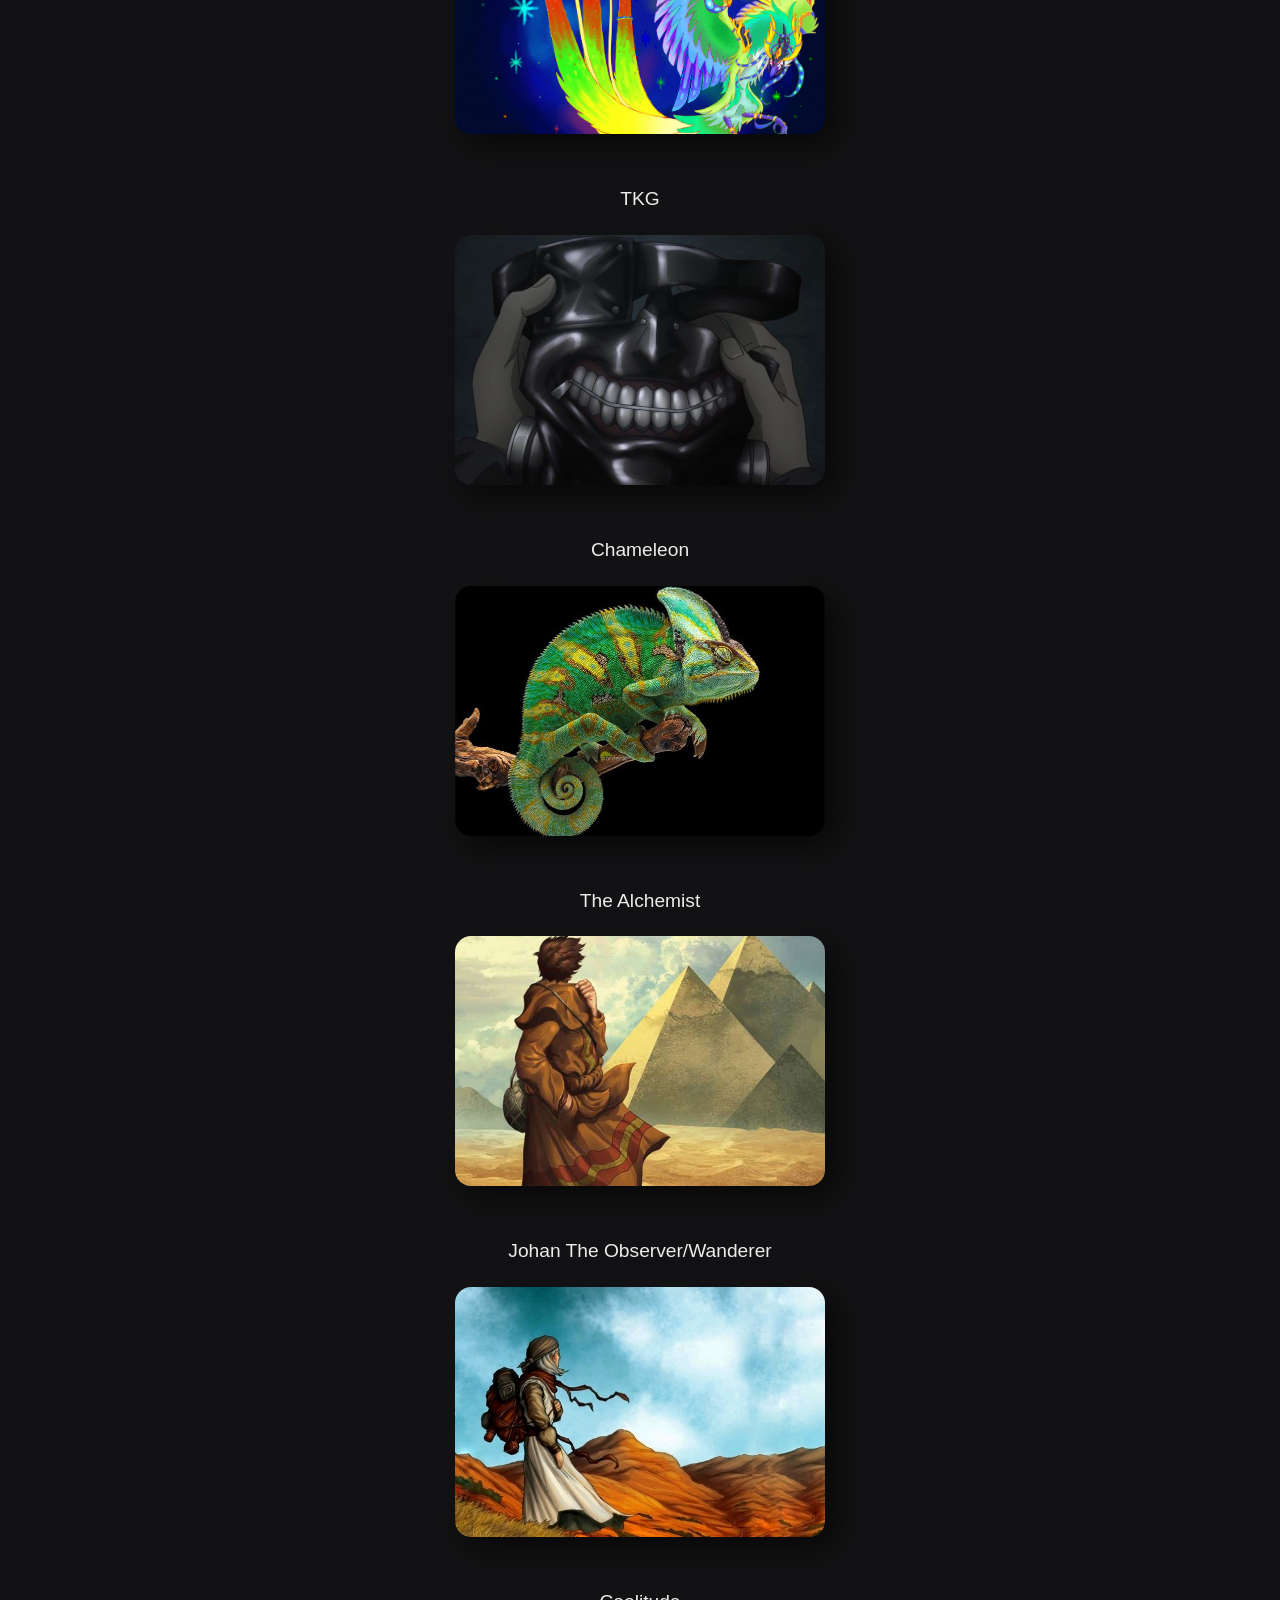
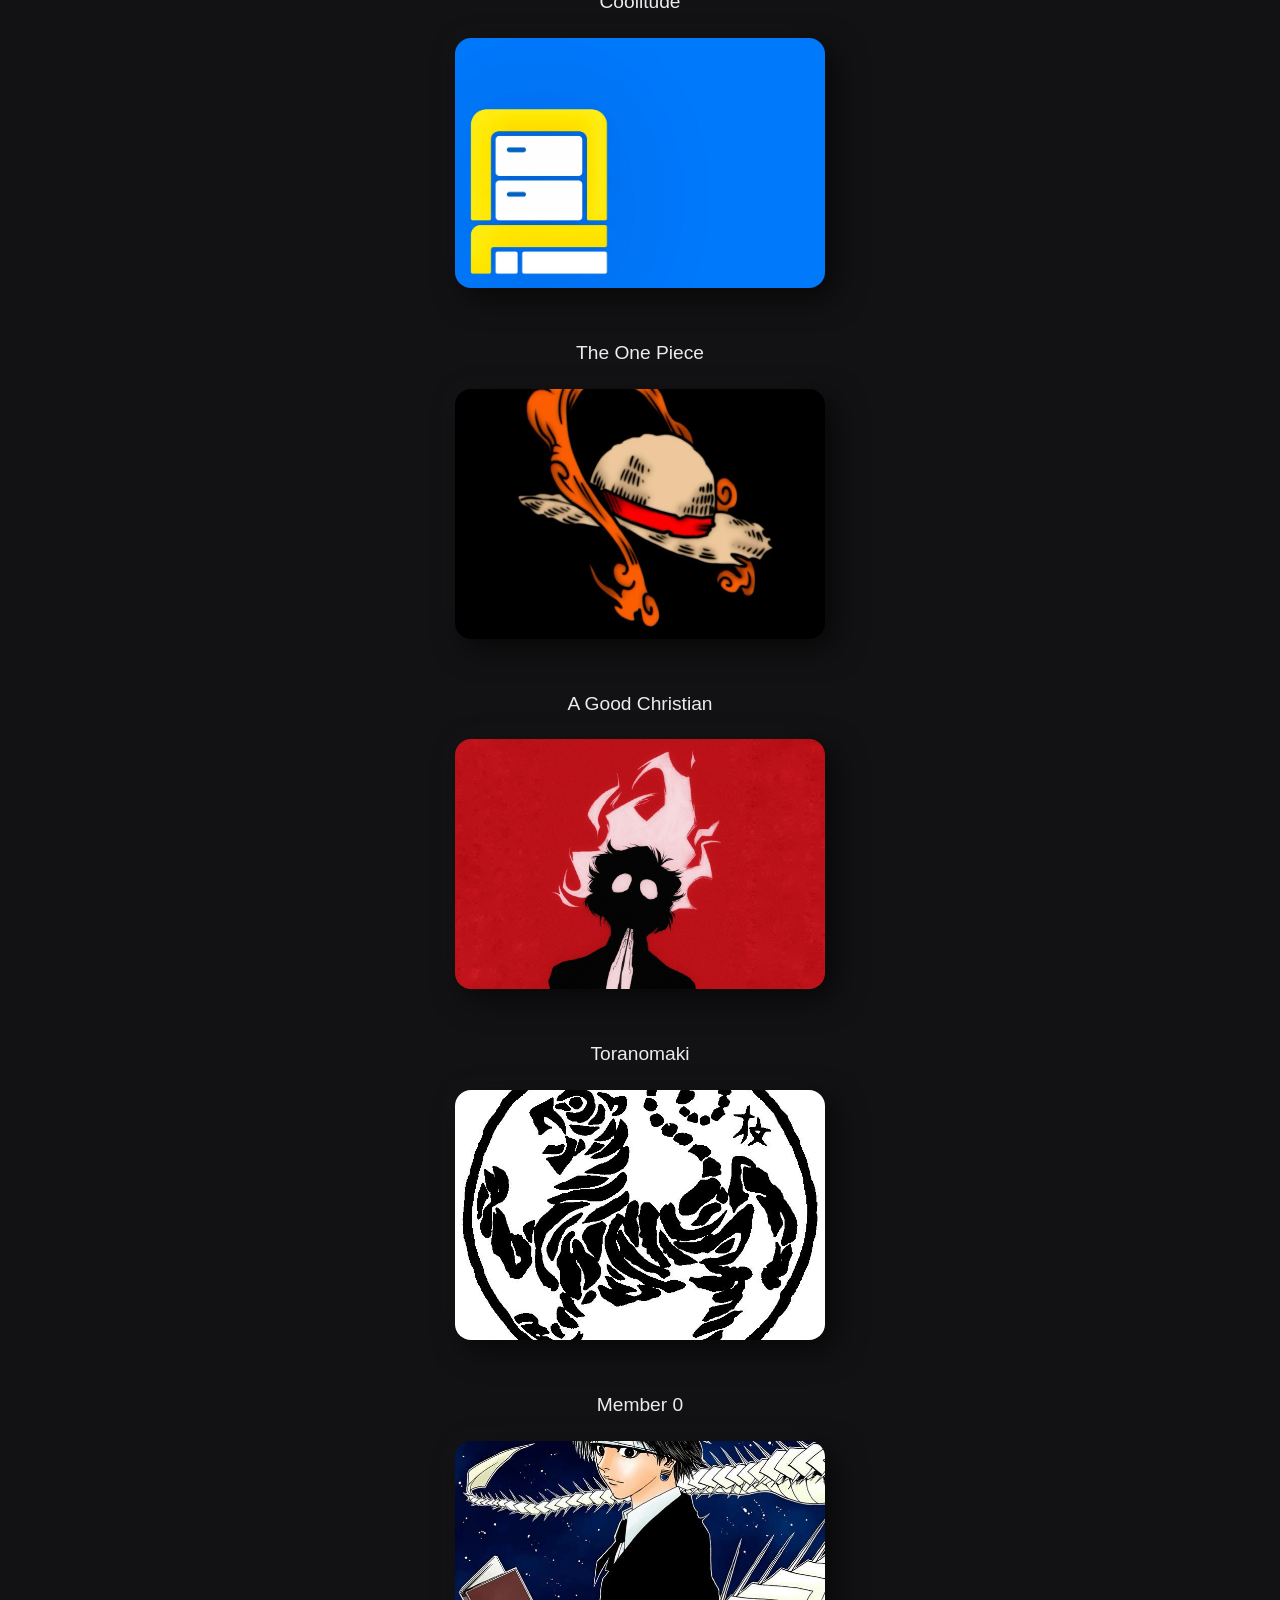
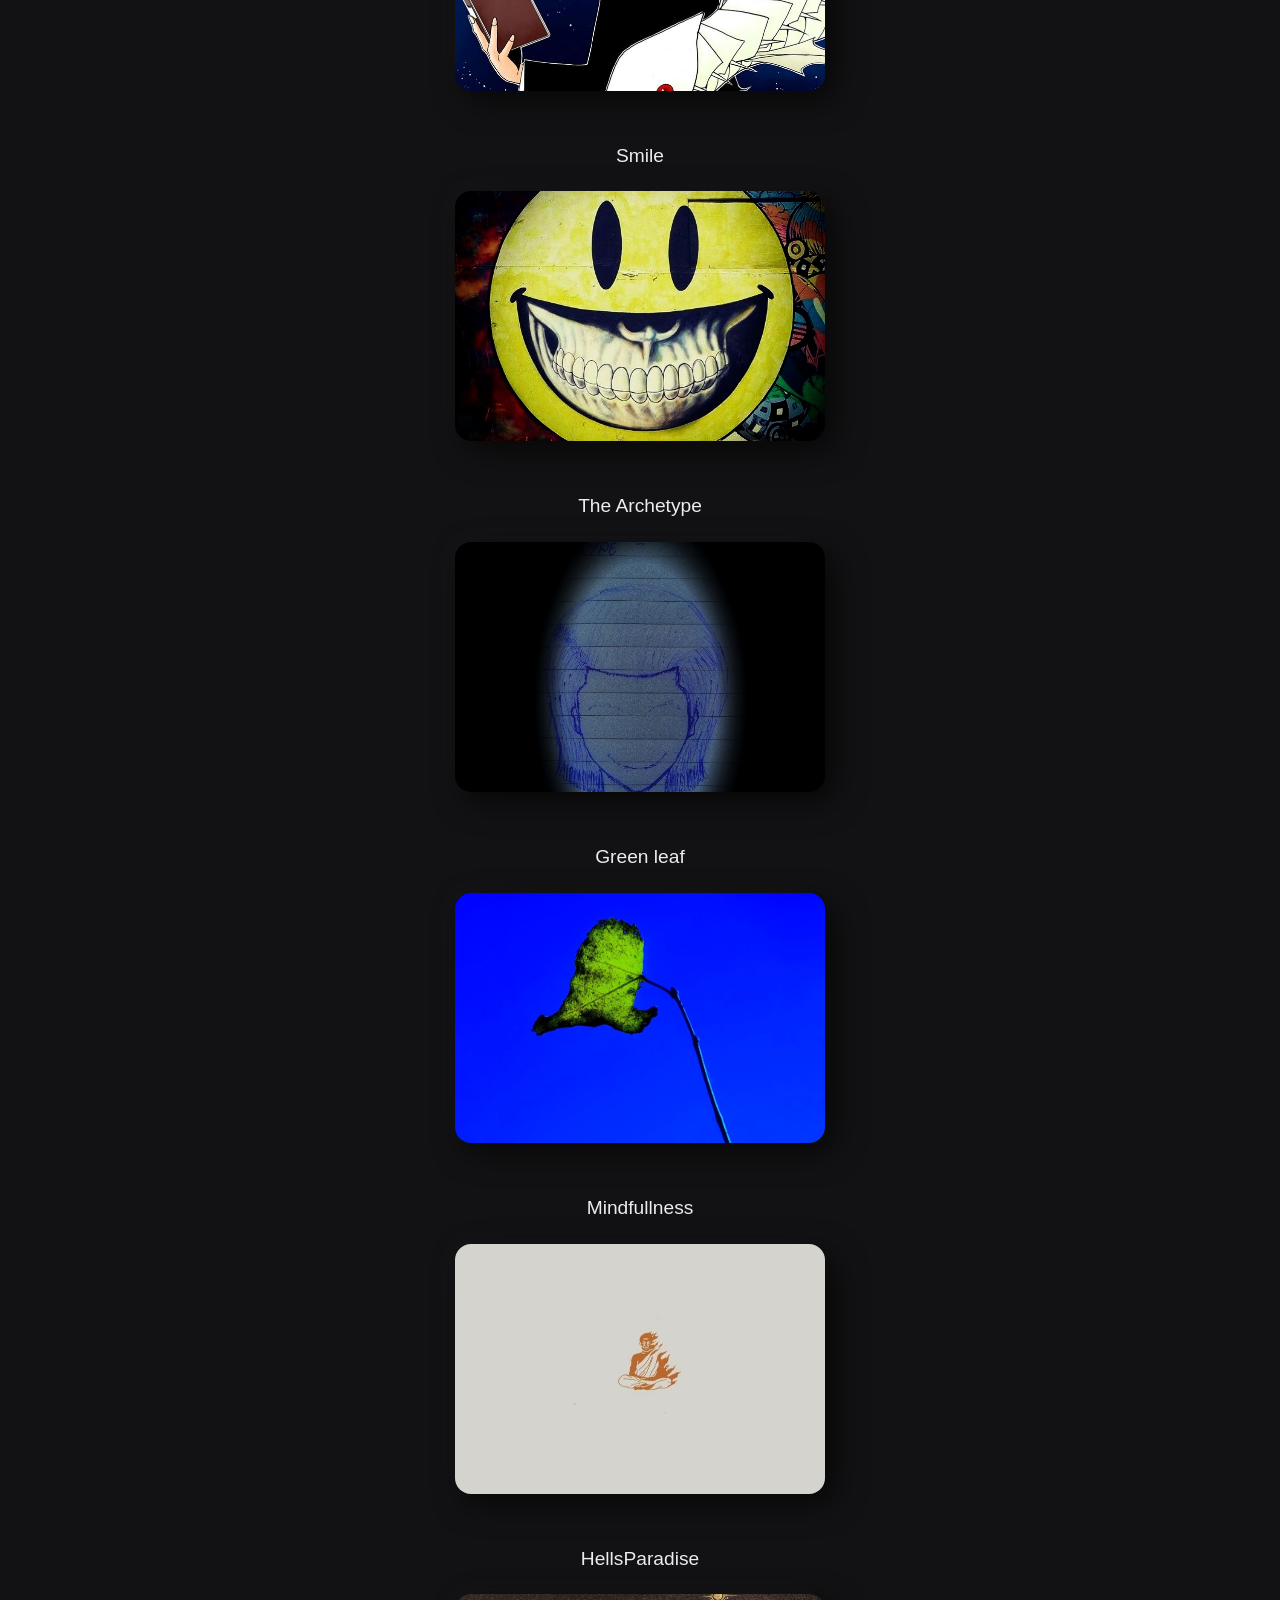
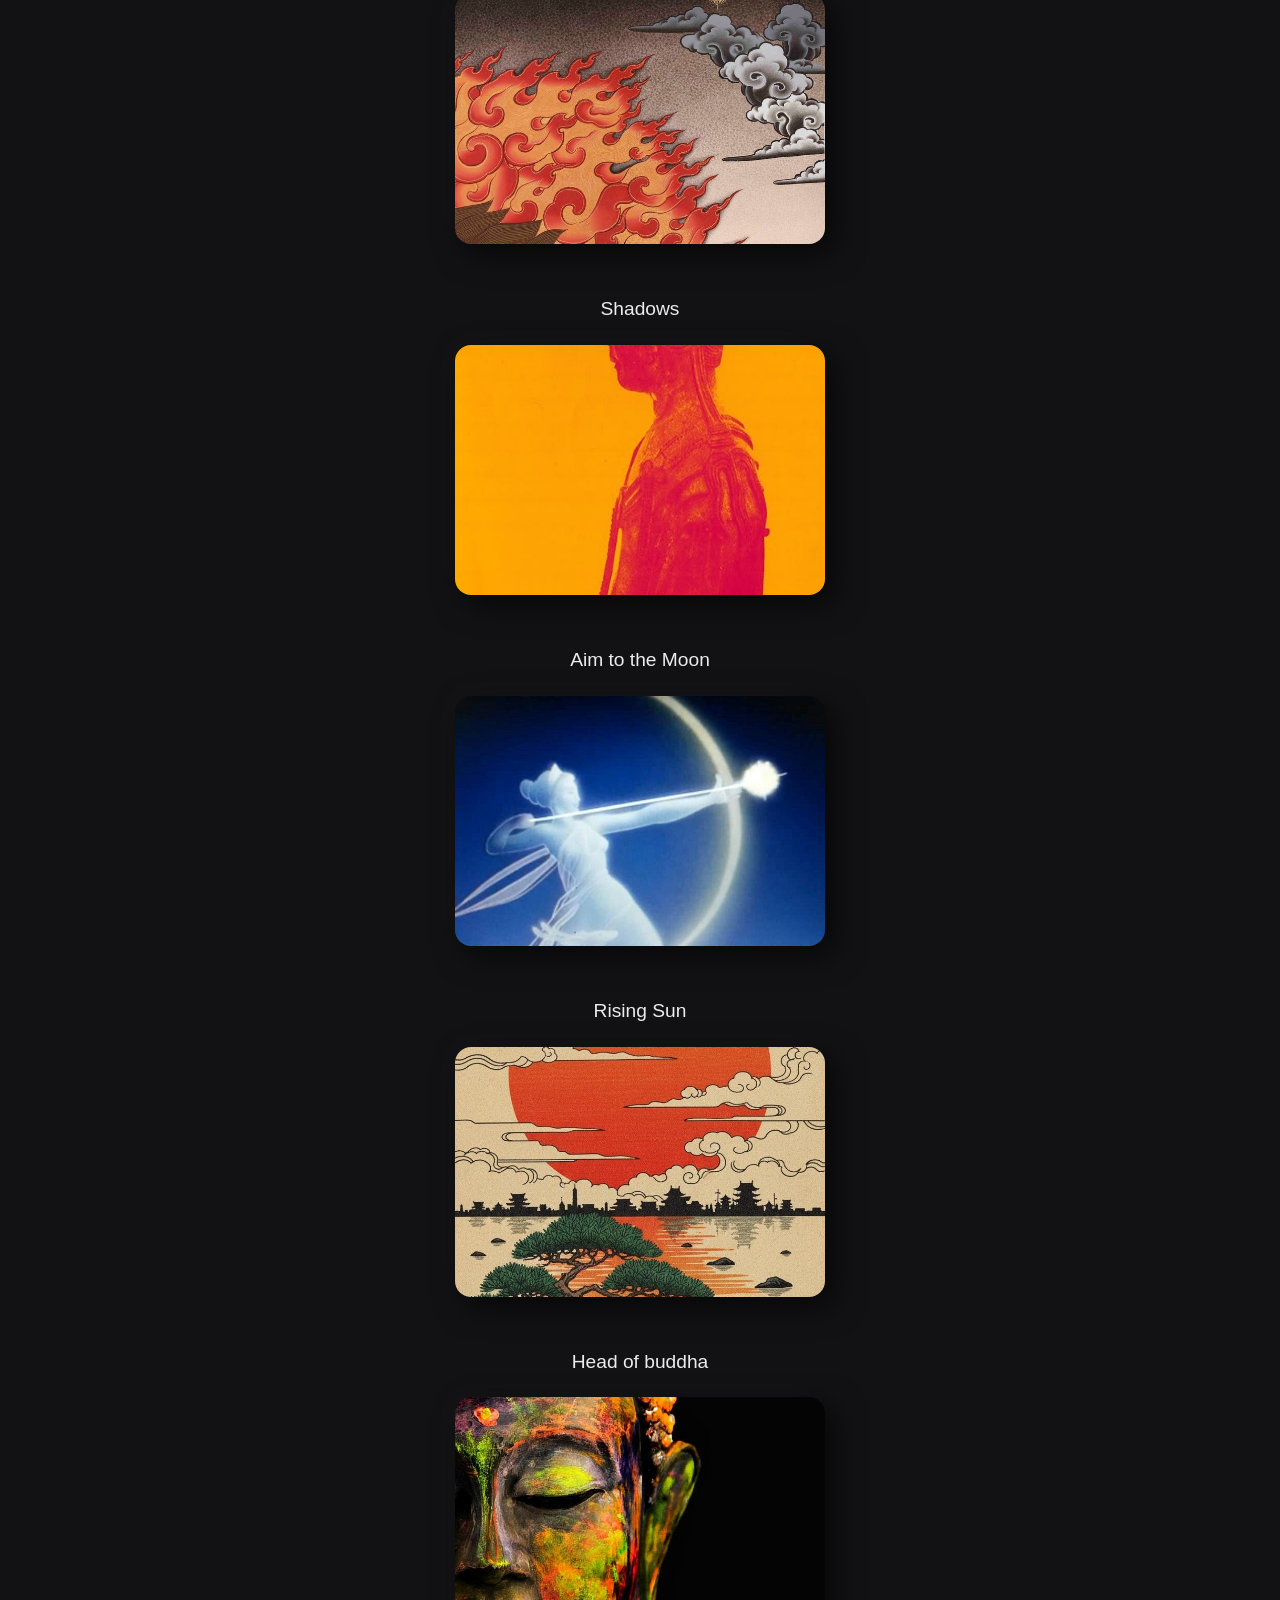
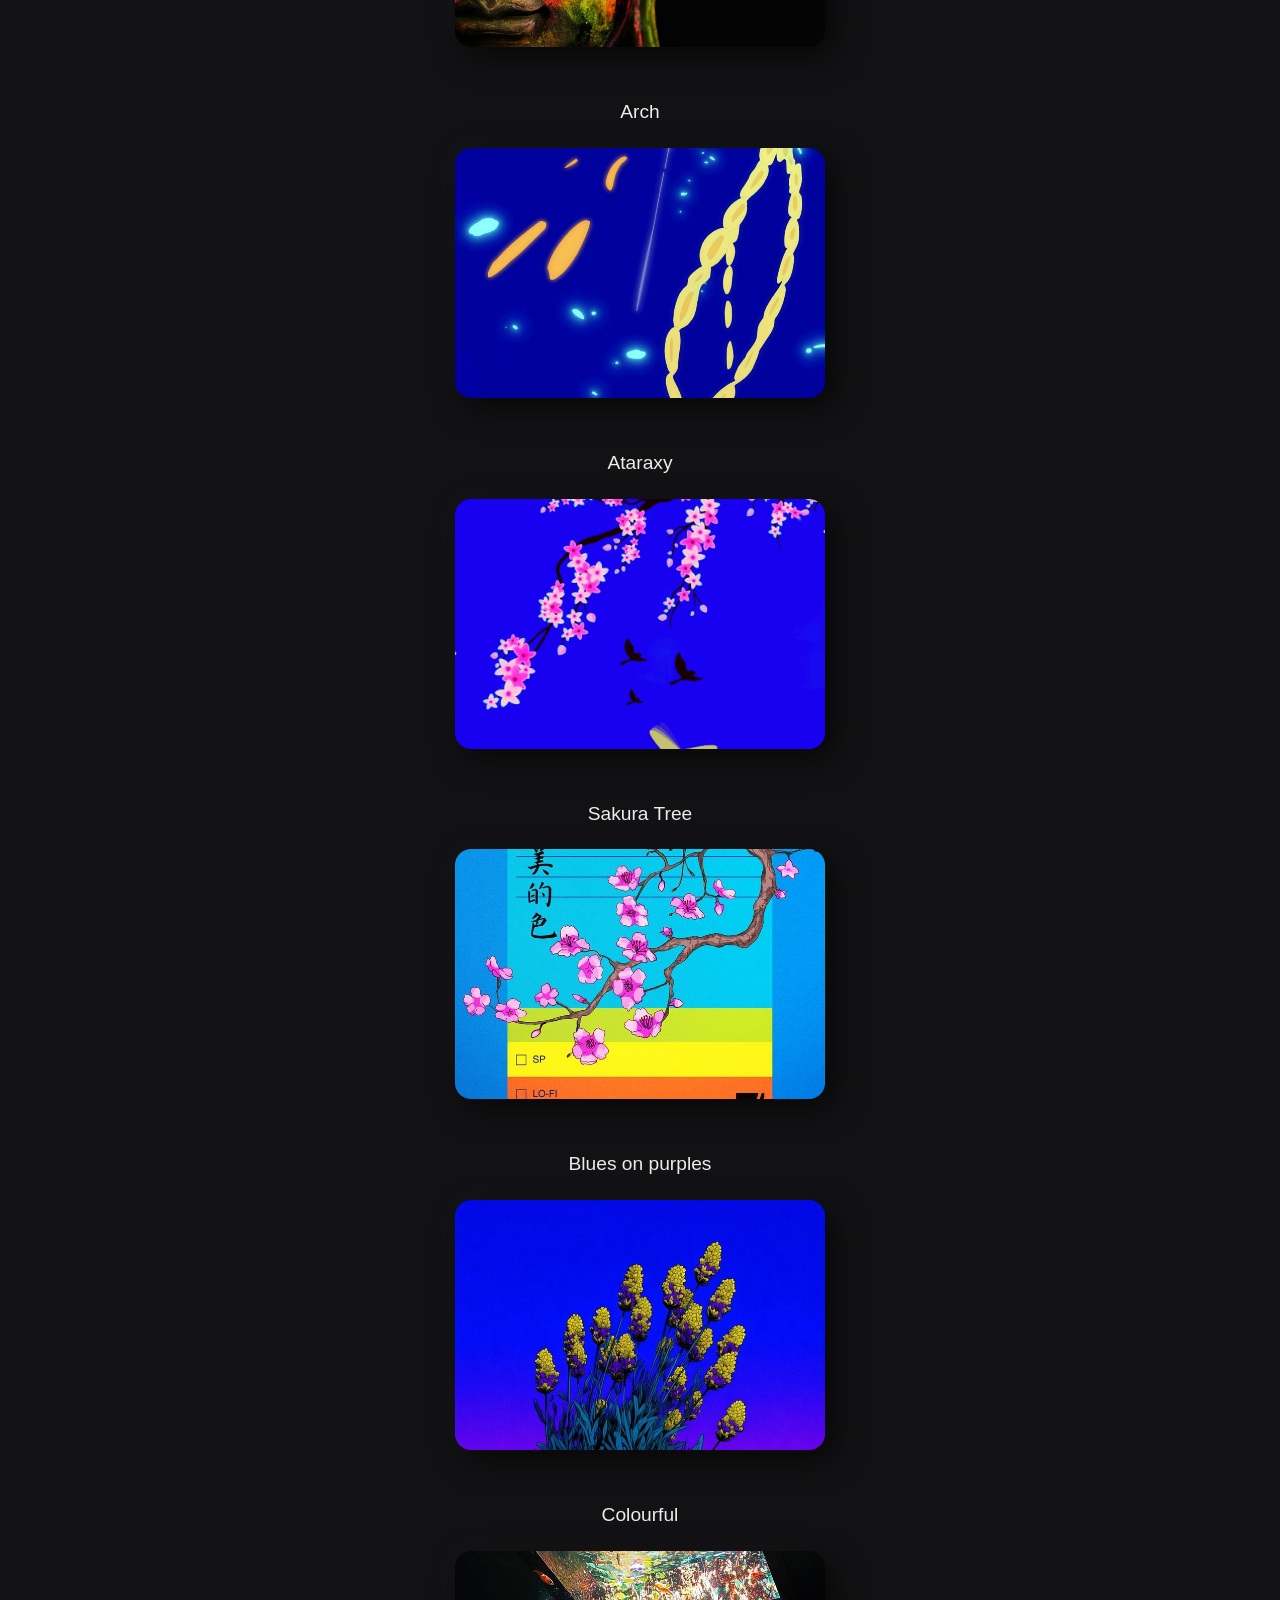
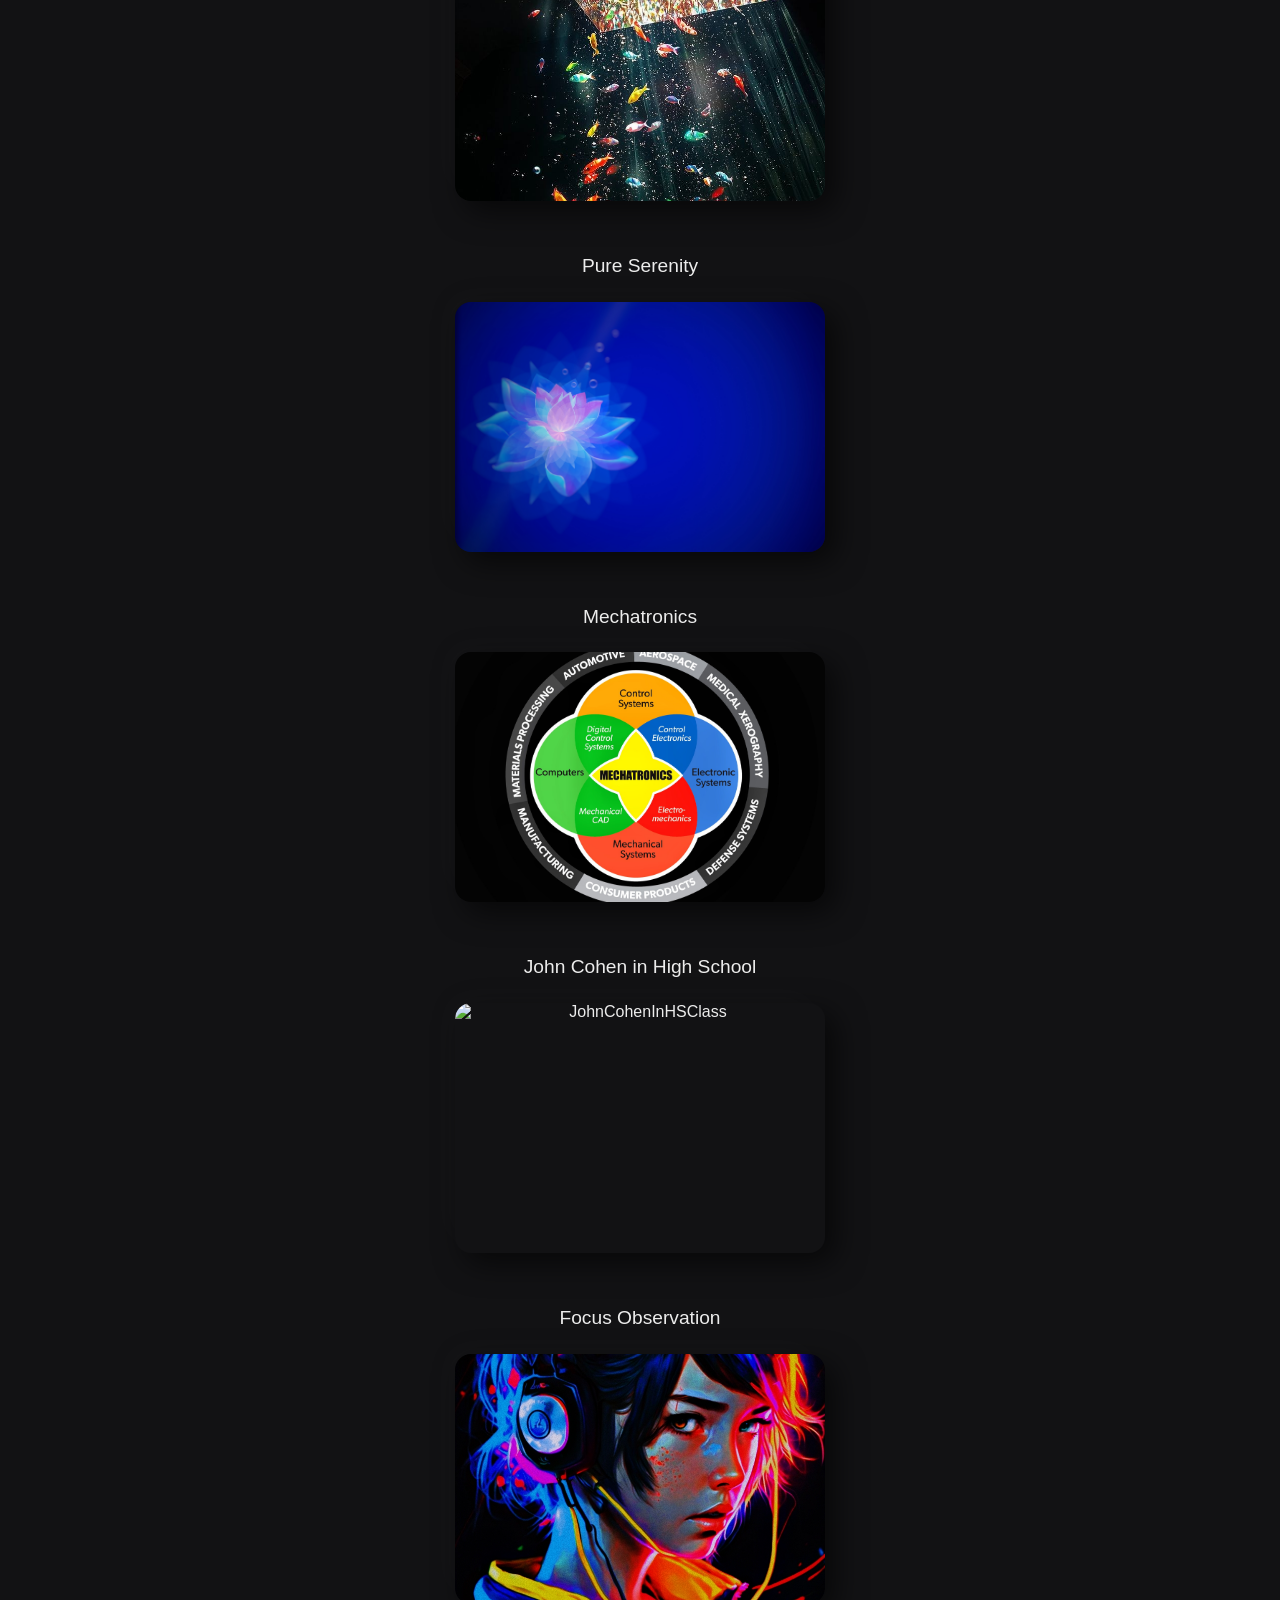
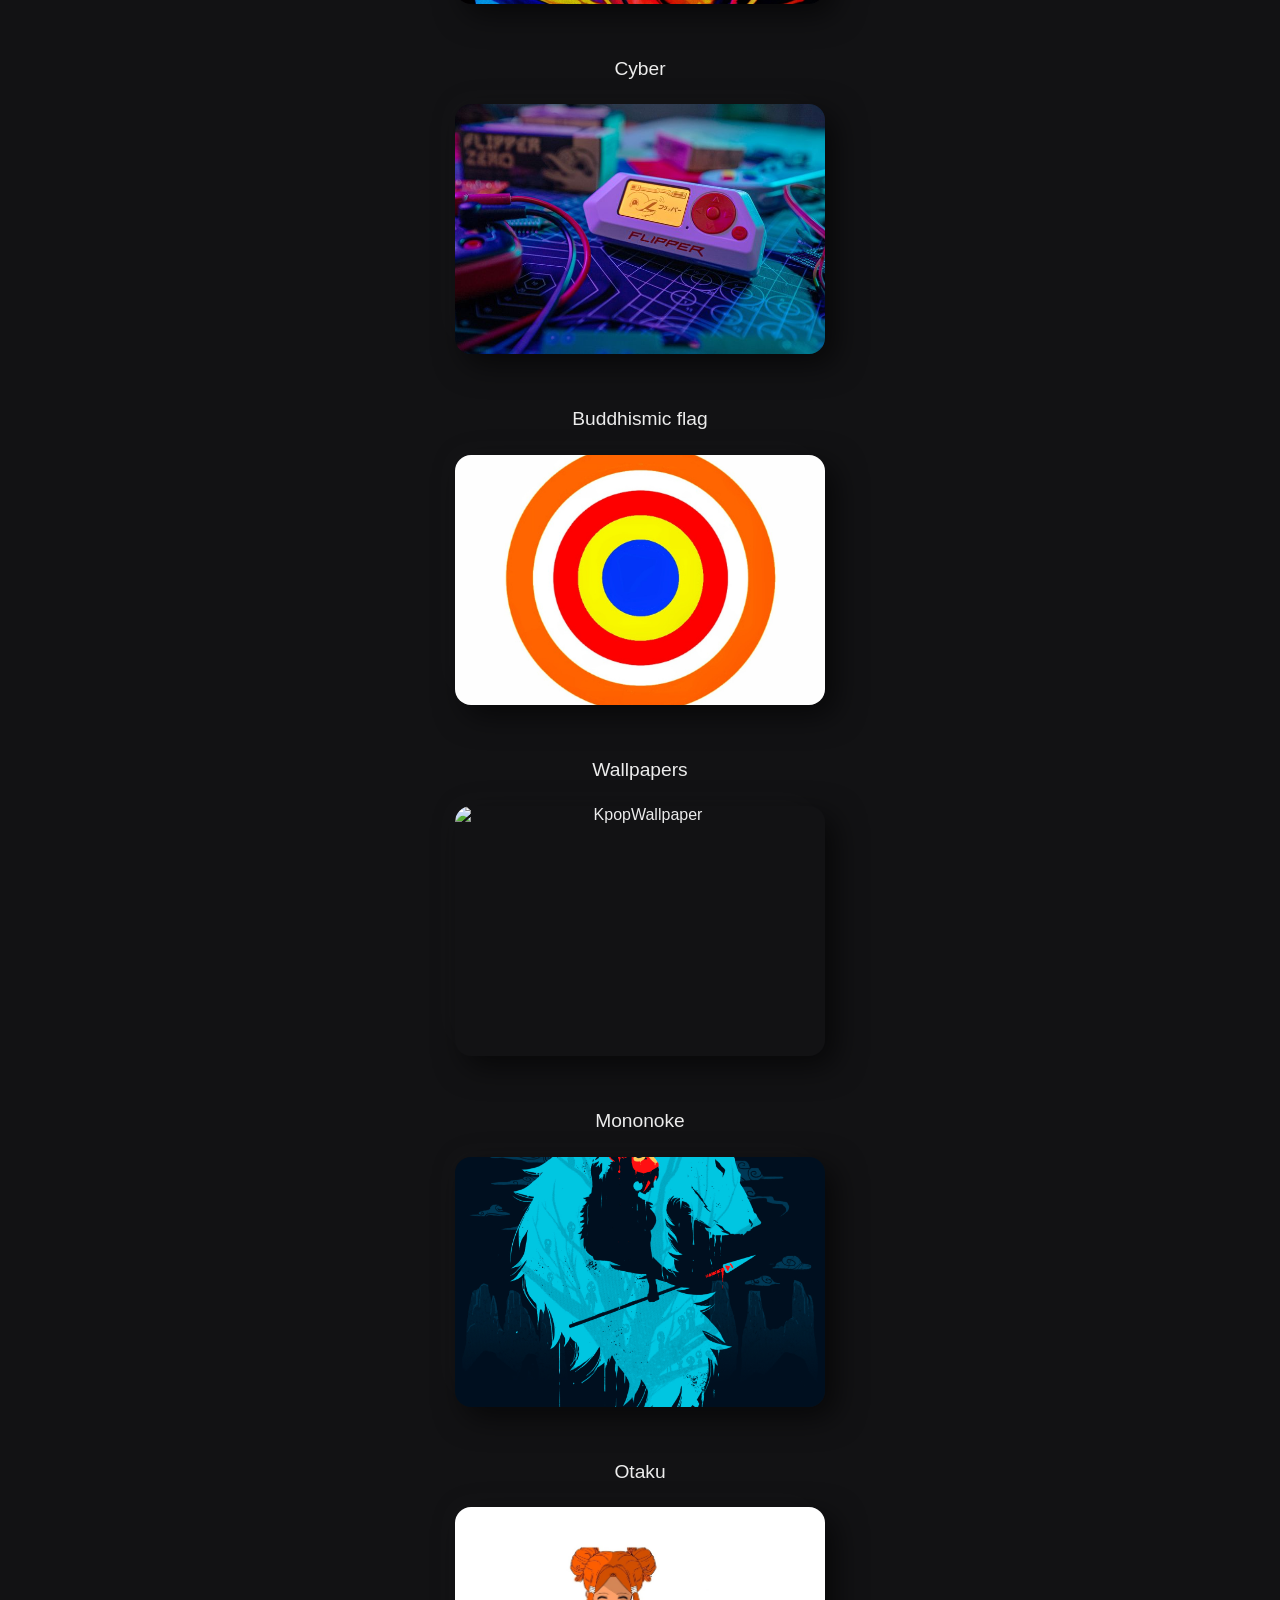
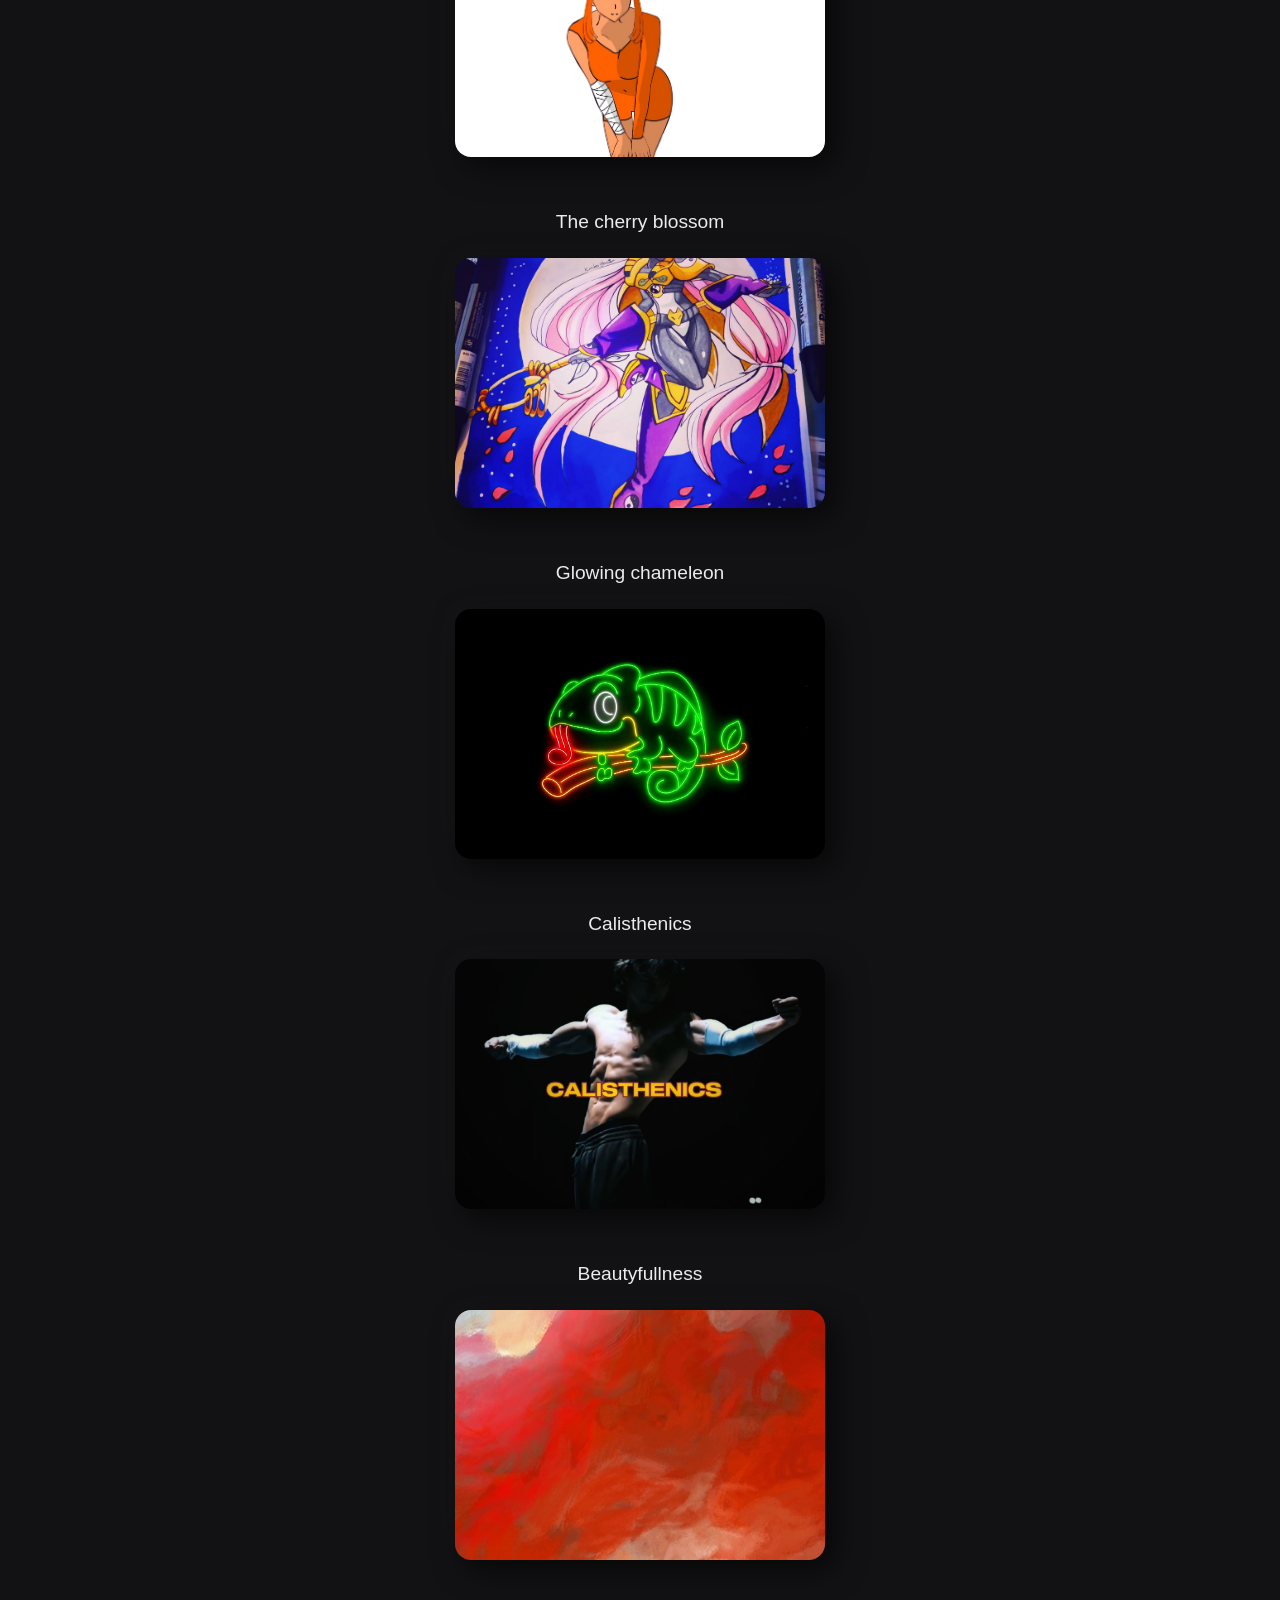
==== commit 7080a1e9: "Always Updating" ====
--- a/AnalogClockABSideTestingDeployment.html
+++ b/AnalogClockABSideTestingDeployment.html
@@ -318,7 +318,7 @@
             <p class="block-text">The wheel of time turns, Ages come and pass, leaving memories that become legend.<br>
             Legend fades to myth, and even myth is long forgotten when the Age that gave it birth comes again.</p> 
             <div class="image-block">
-                <img src="images/WheelOfTimeMandala.jpg" alt="WOTMandala">
+                <img src="images/WheelOfLifeMandala.jpg" alt="WOLMandala">
             </div>
         </div>
 
@@ -607,6 +607,34 @@
             <p class="block-text">Peacefully</p>
             <div class="image-block">
                 <img src="images/Peacefully.jpg" alt="Peacefully">
+            </div>
+        </div>
+
+        <div class="block">
+            <p class="block-text">SmileyGraffiti</p>
+            <div class="image-block">
+                <img src="images/SmileyGrafitti.jpg" alt="SmileyGraffiti">
+            </div>
+        </div>
+
+        <div class="block">
+            <p class="block-text">Formula 1</p>
+            <div class="image-block">
+                <img src="images/F1.jpg" alt="F1">
+            </div>
+        </div>
+
+        <div class="block">
+            <p class="block-text">The Mask</p>
+            <div class="image-block">
+                <img src="images/OkamiMask.jpg" alt="OkamiMask">
+            </div>
+        </div>
+
+        <div class="block">
+            <p class="block-text">The Call</p>
+            <div class="image-block">
+                <img src="images/SoulNature.jpg" alt="SoulNature">
             </div>
         </div>
 
@@ -639,10 +667,7 @@
         </p>
         </div>
 
-
-
     </div>
-
 
     <script>
         const hourHand = document.getElementById('hour');
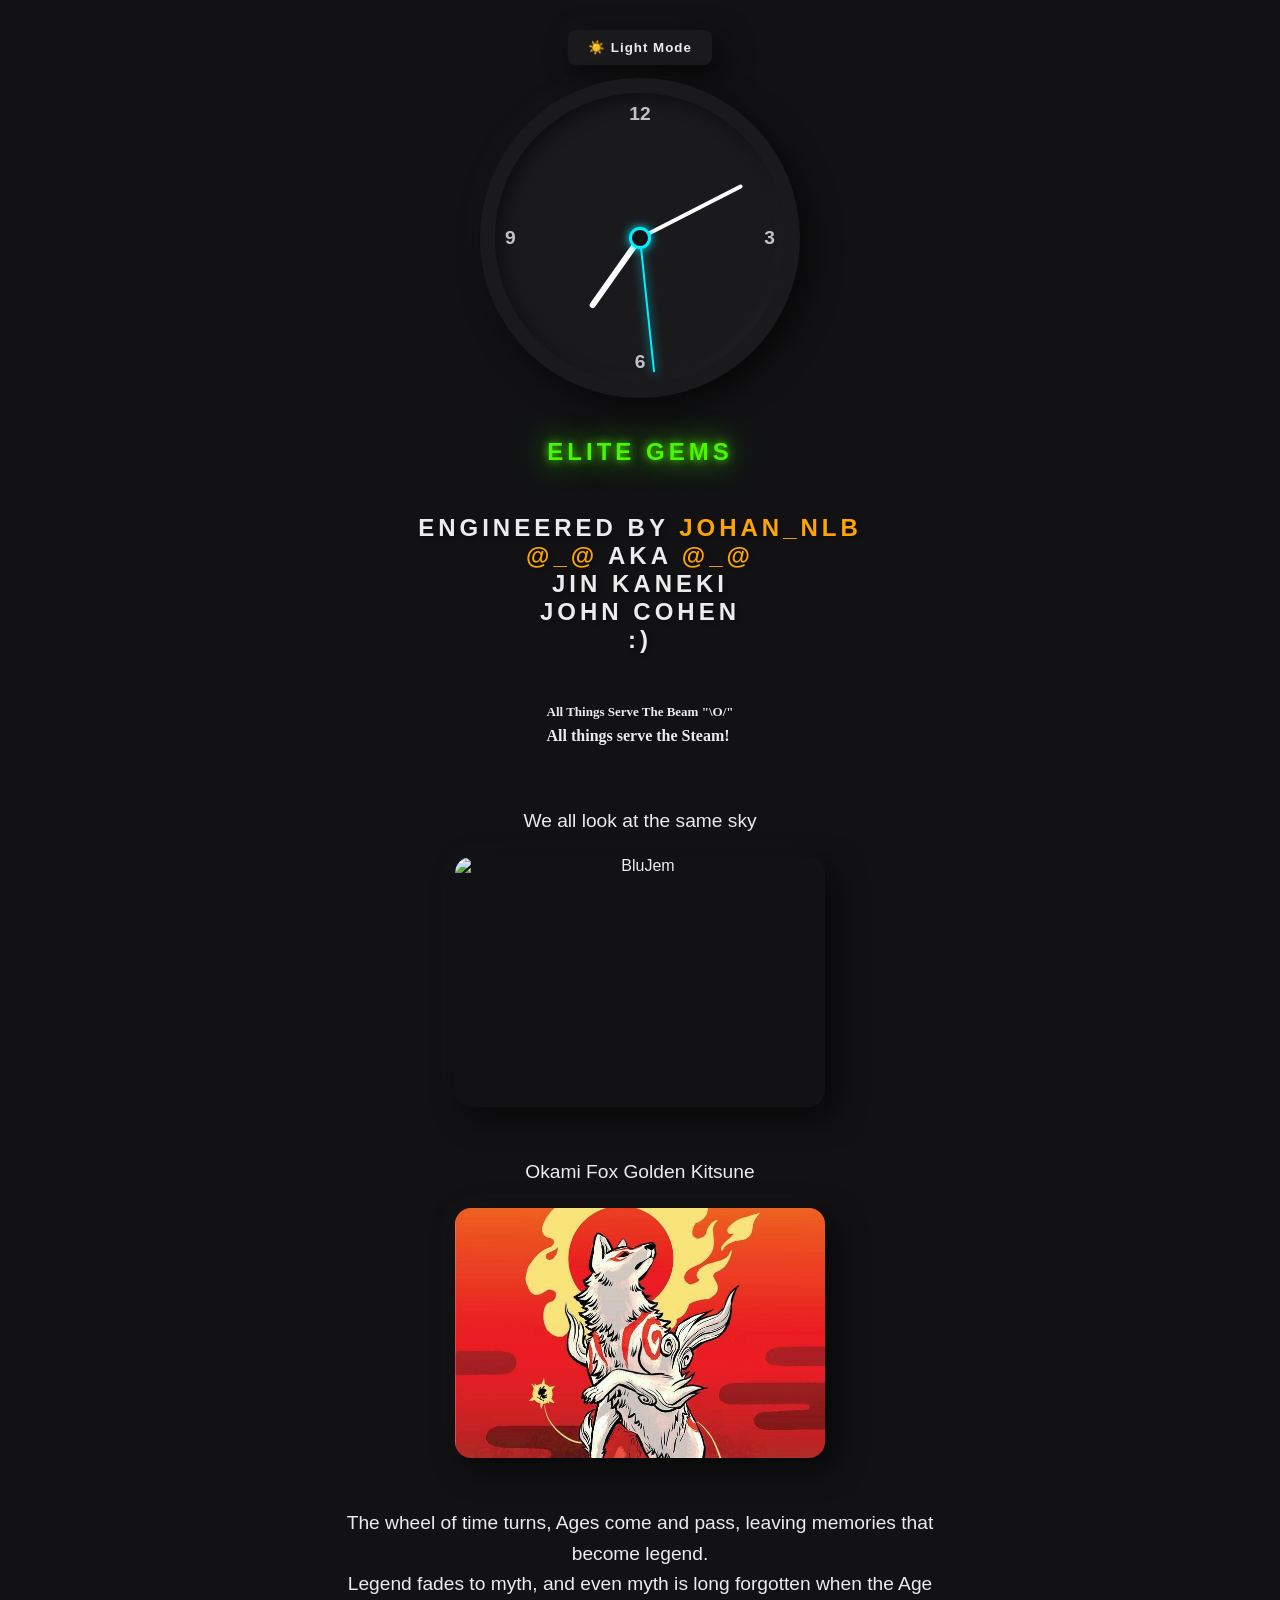
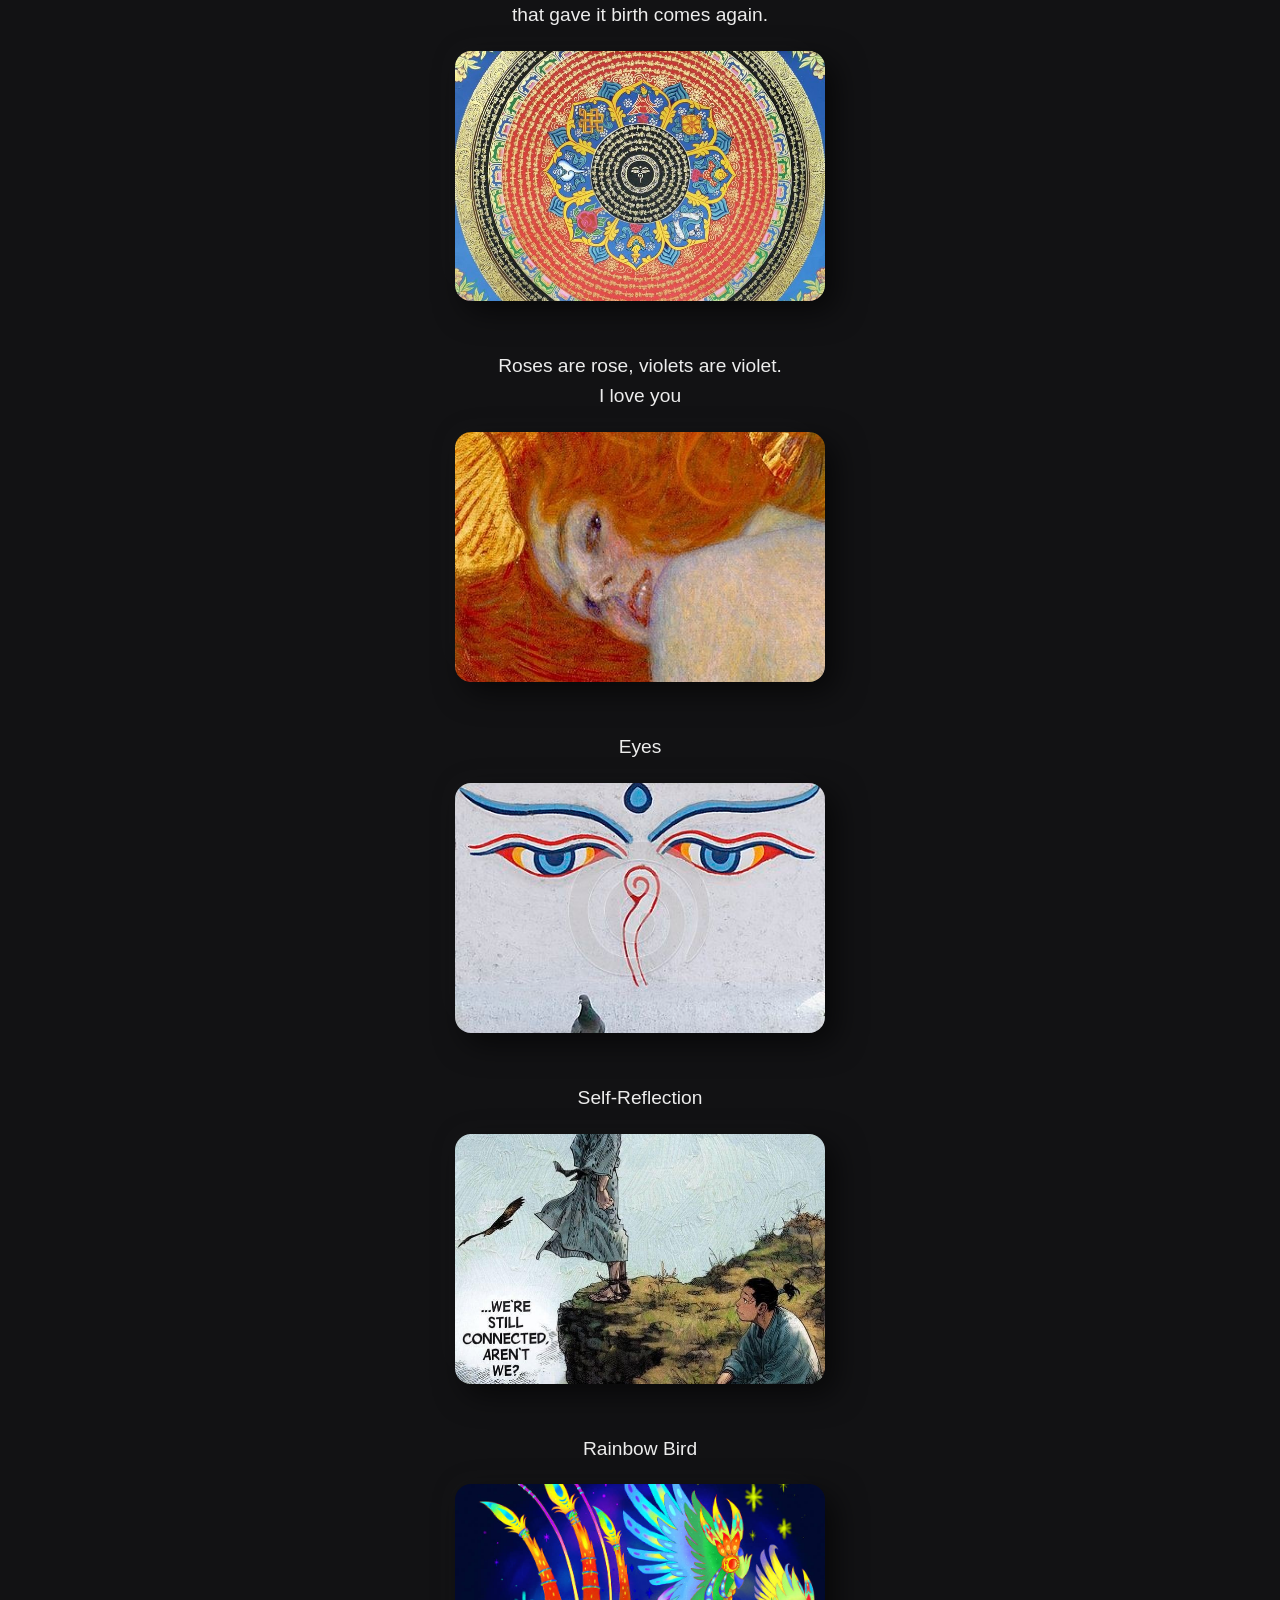
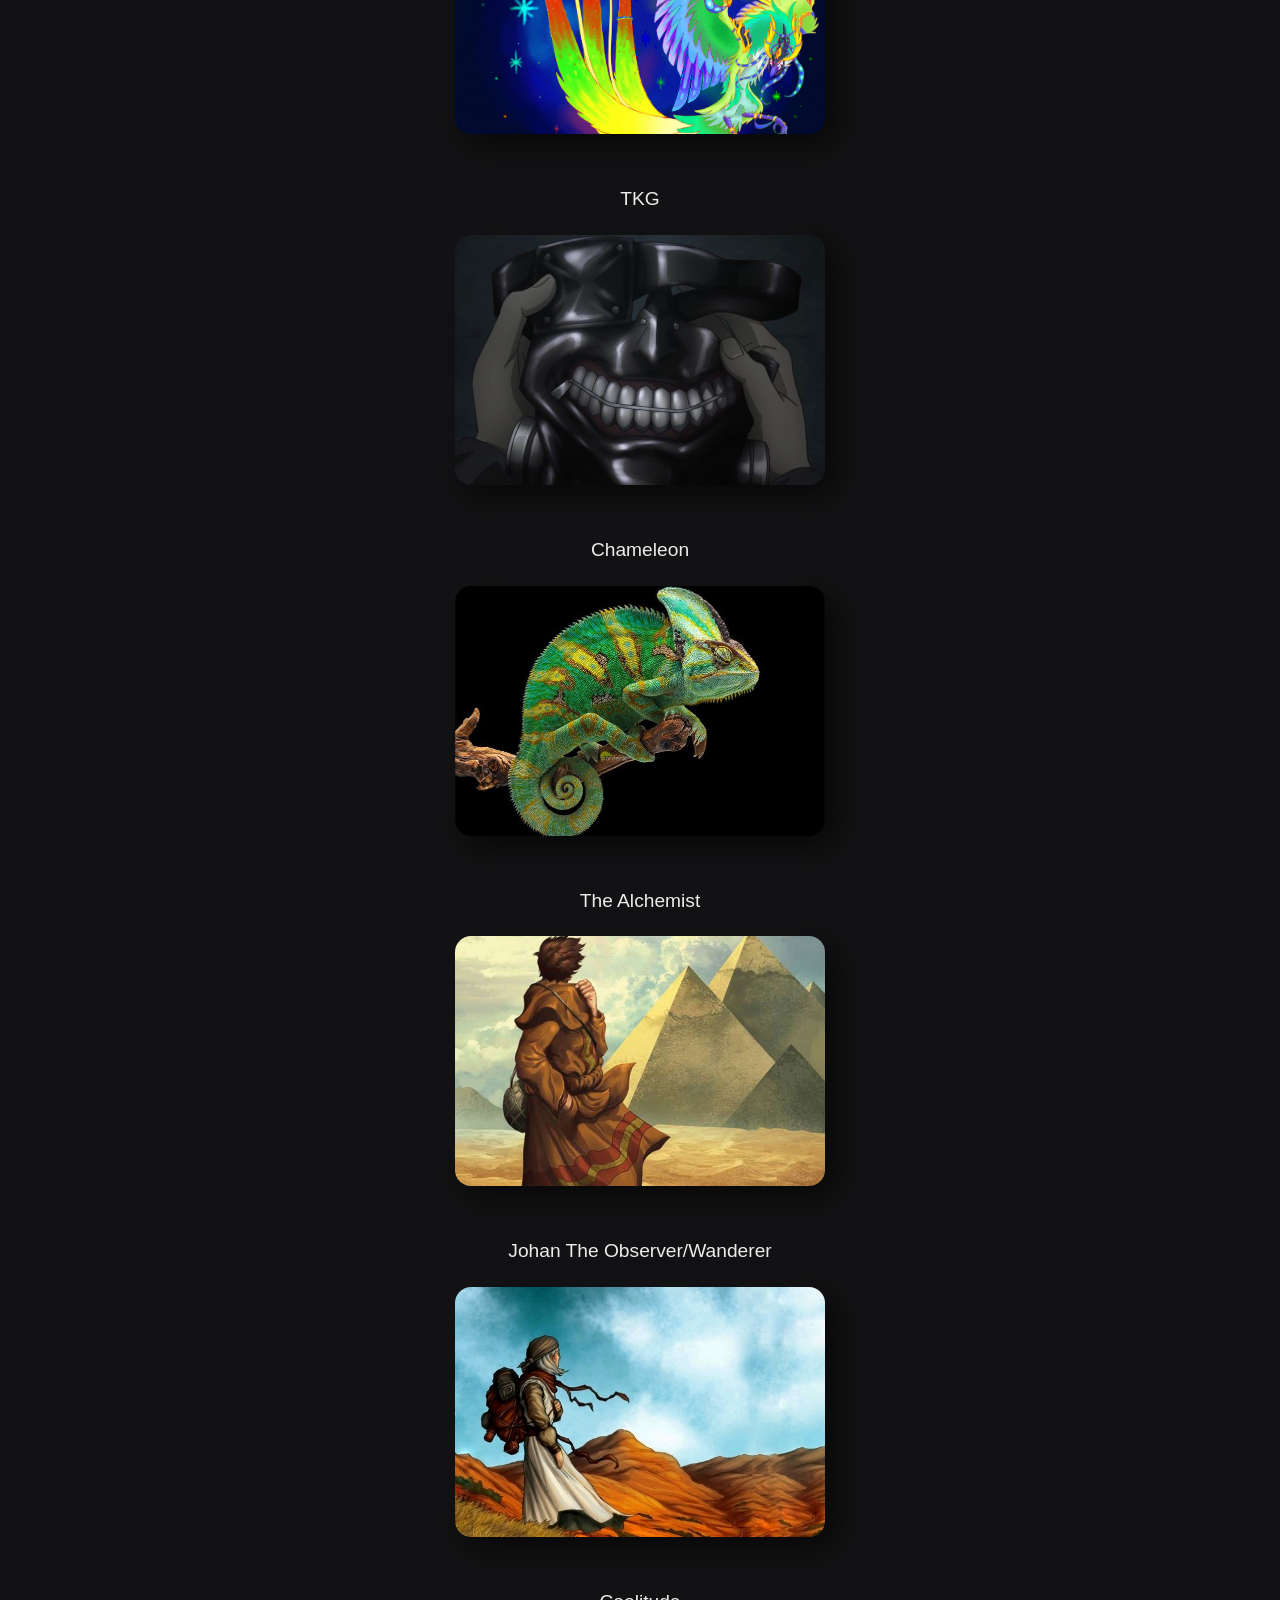
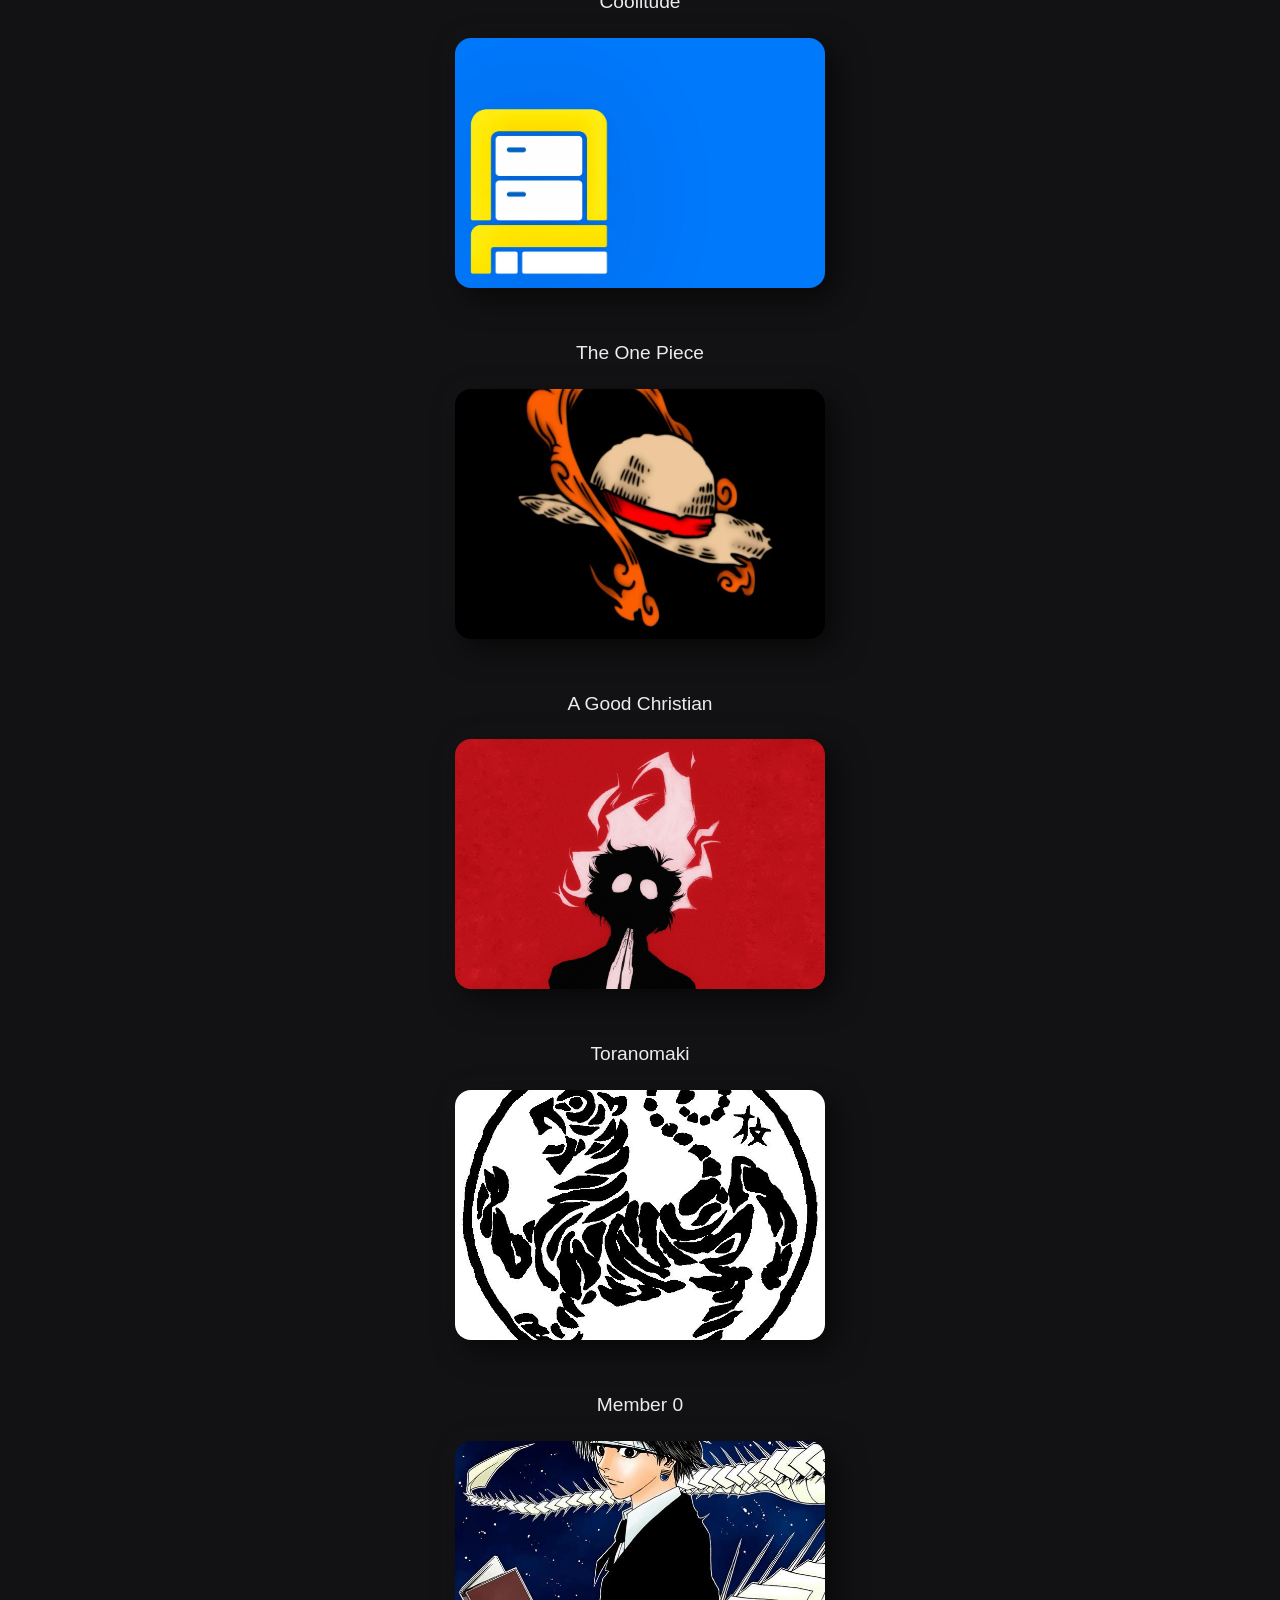
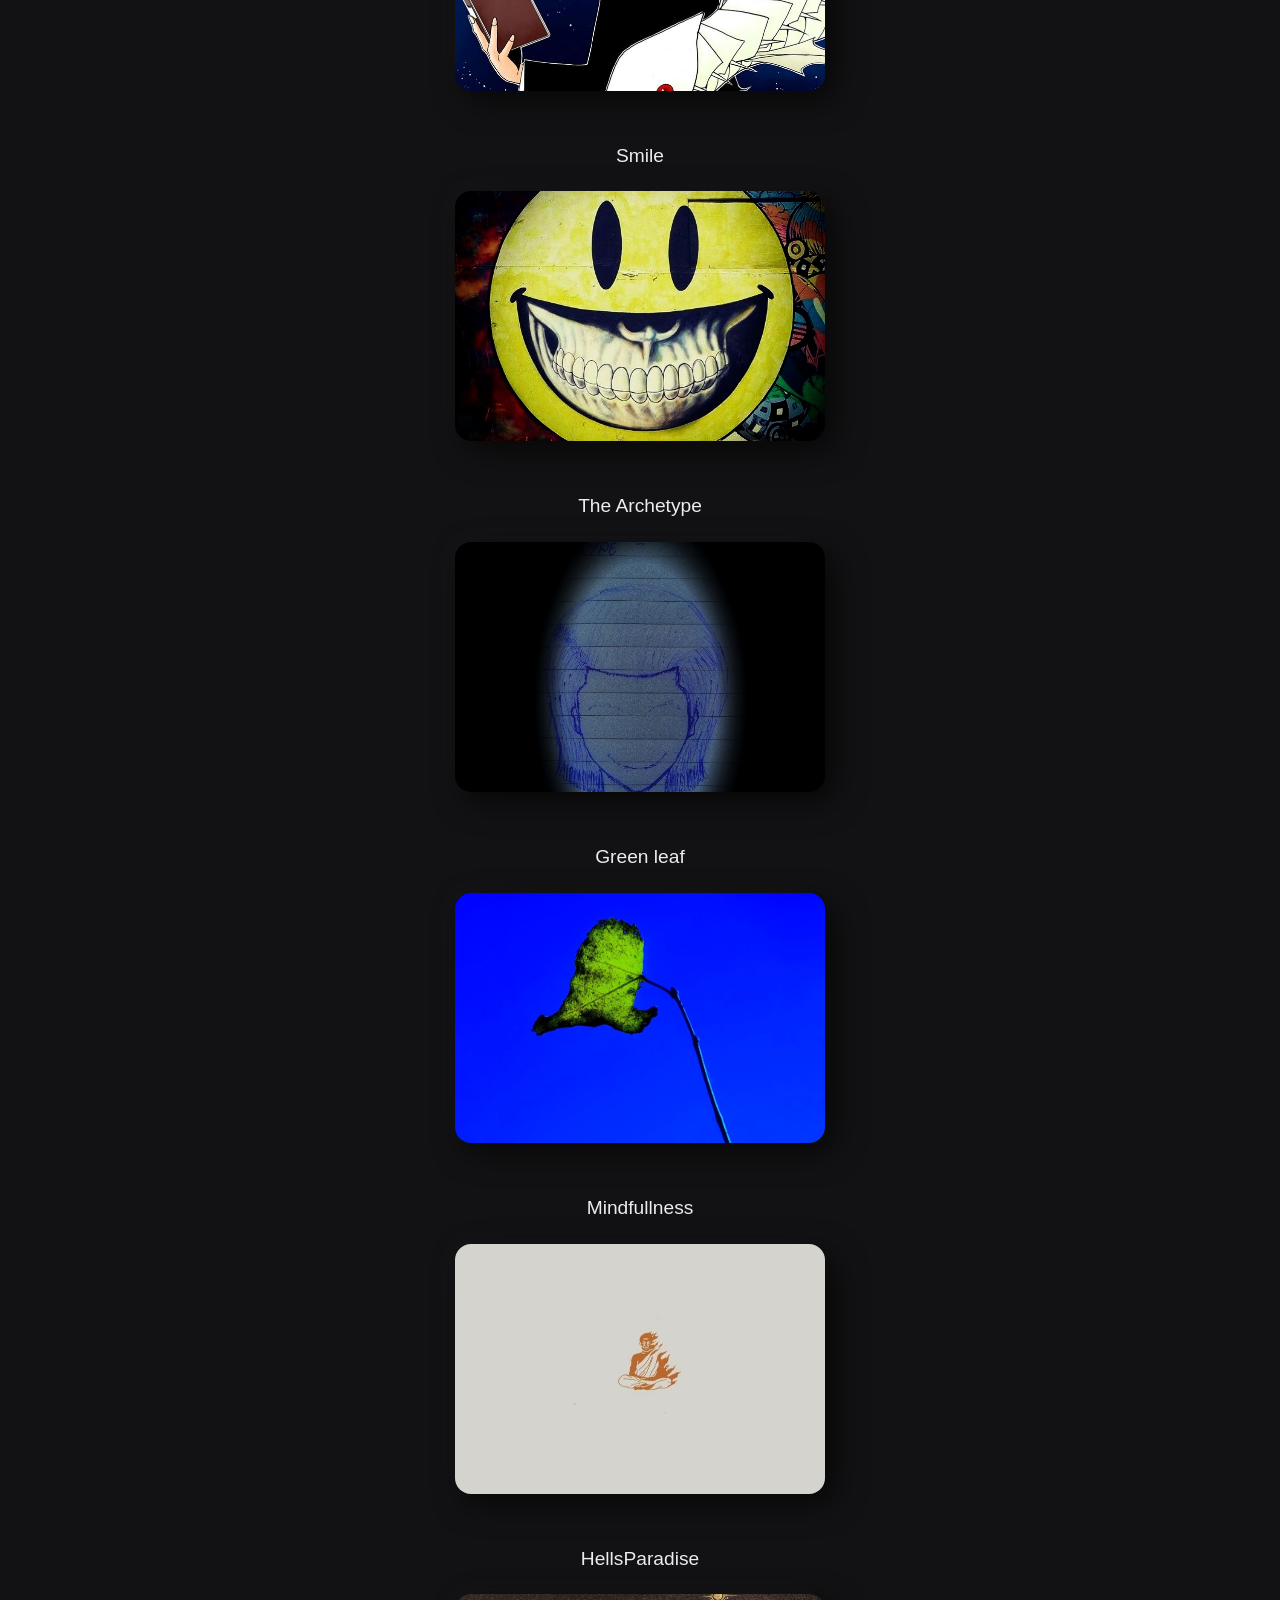
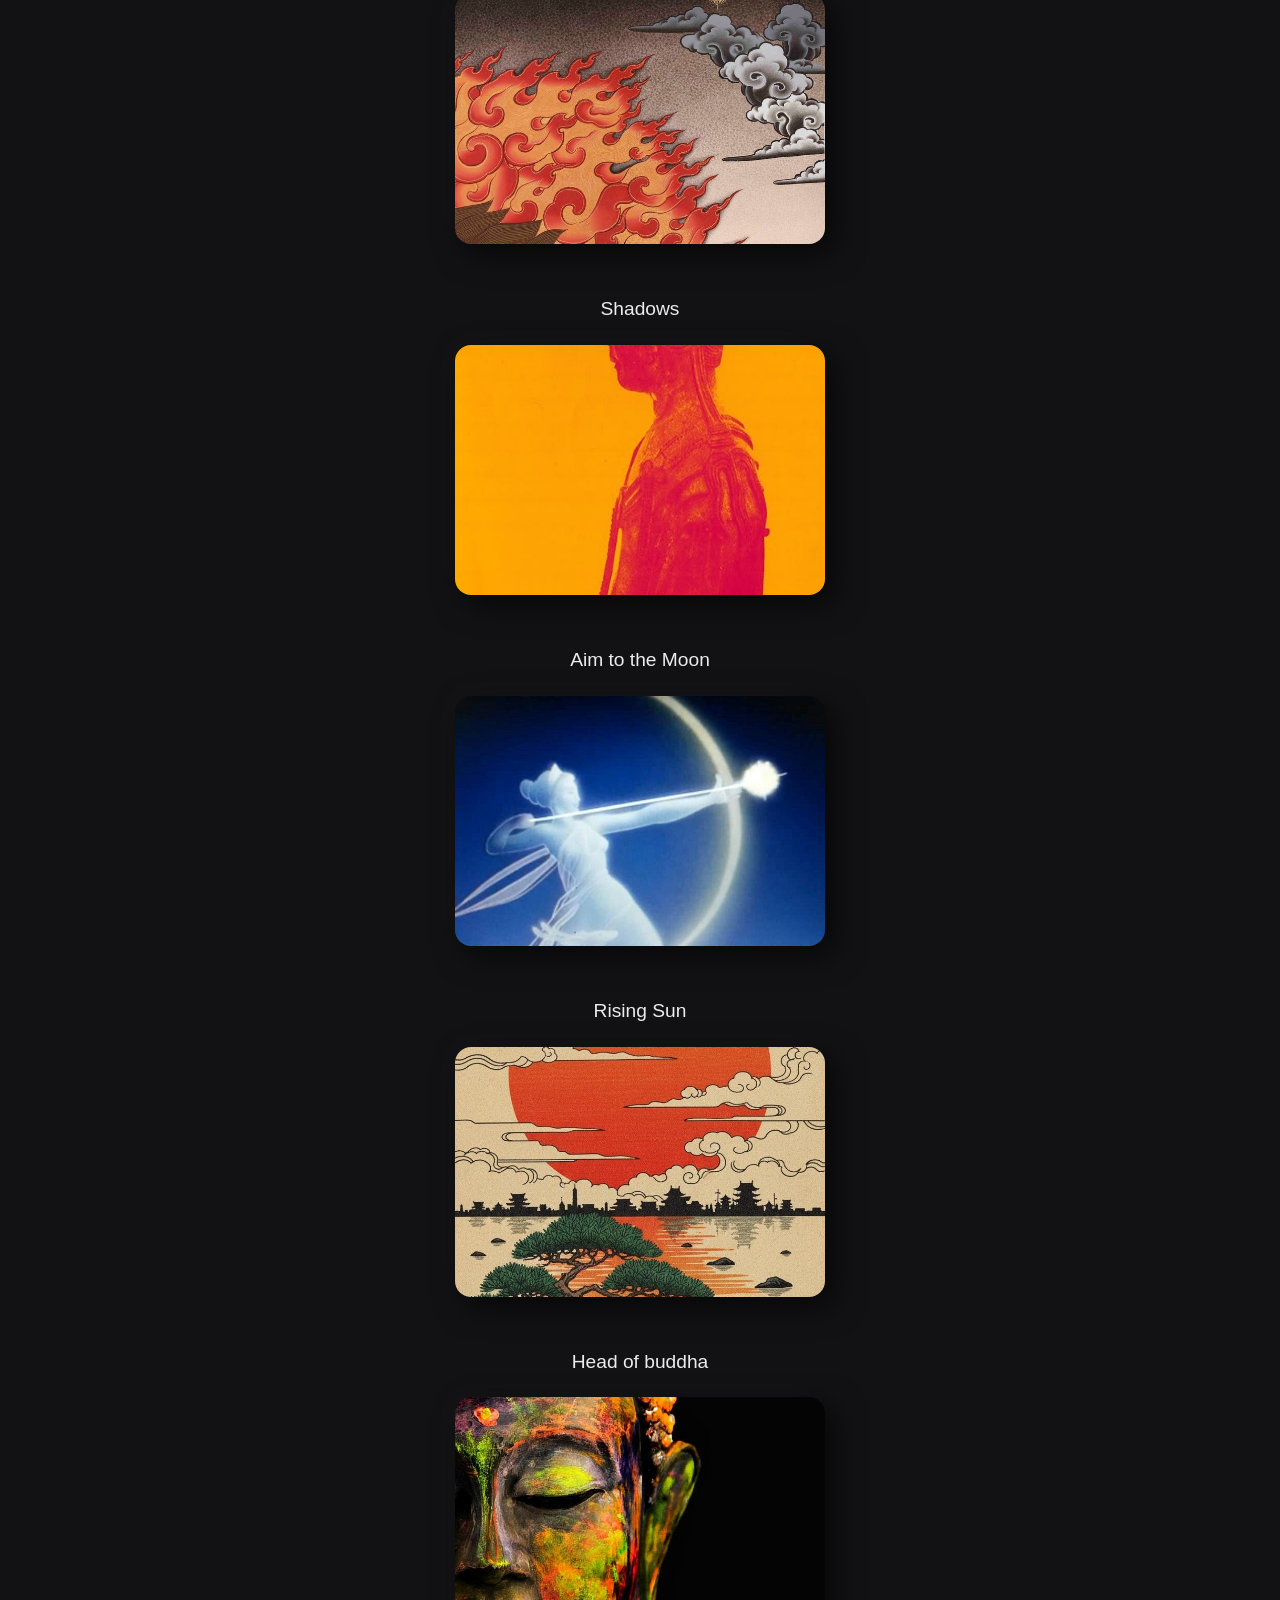
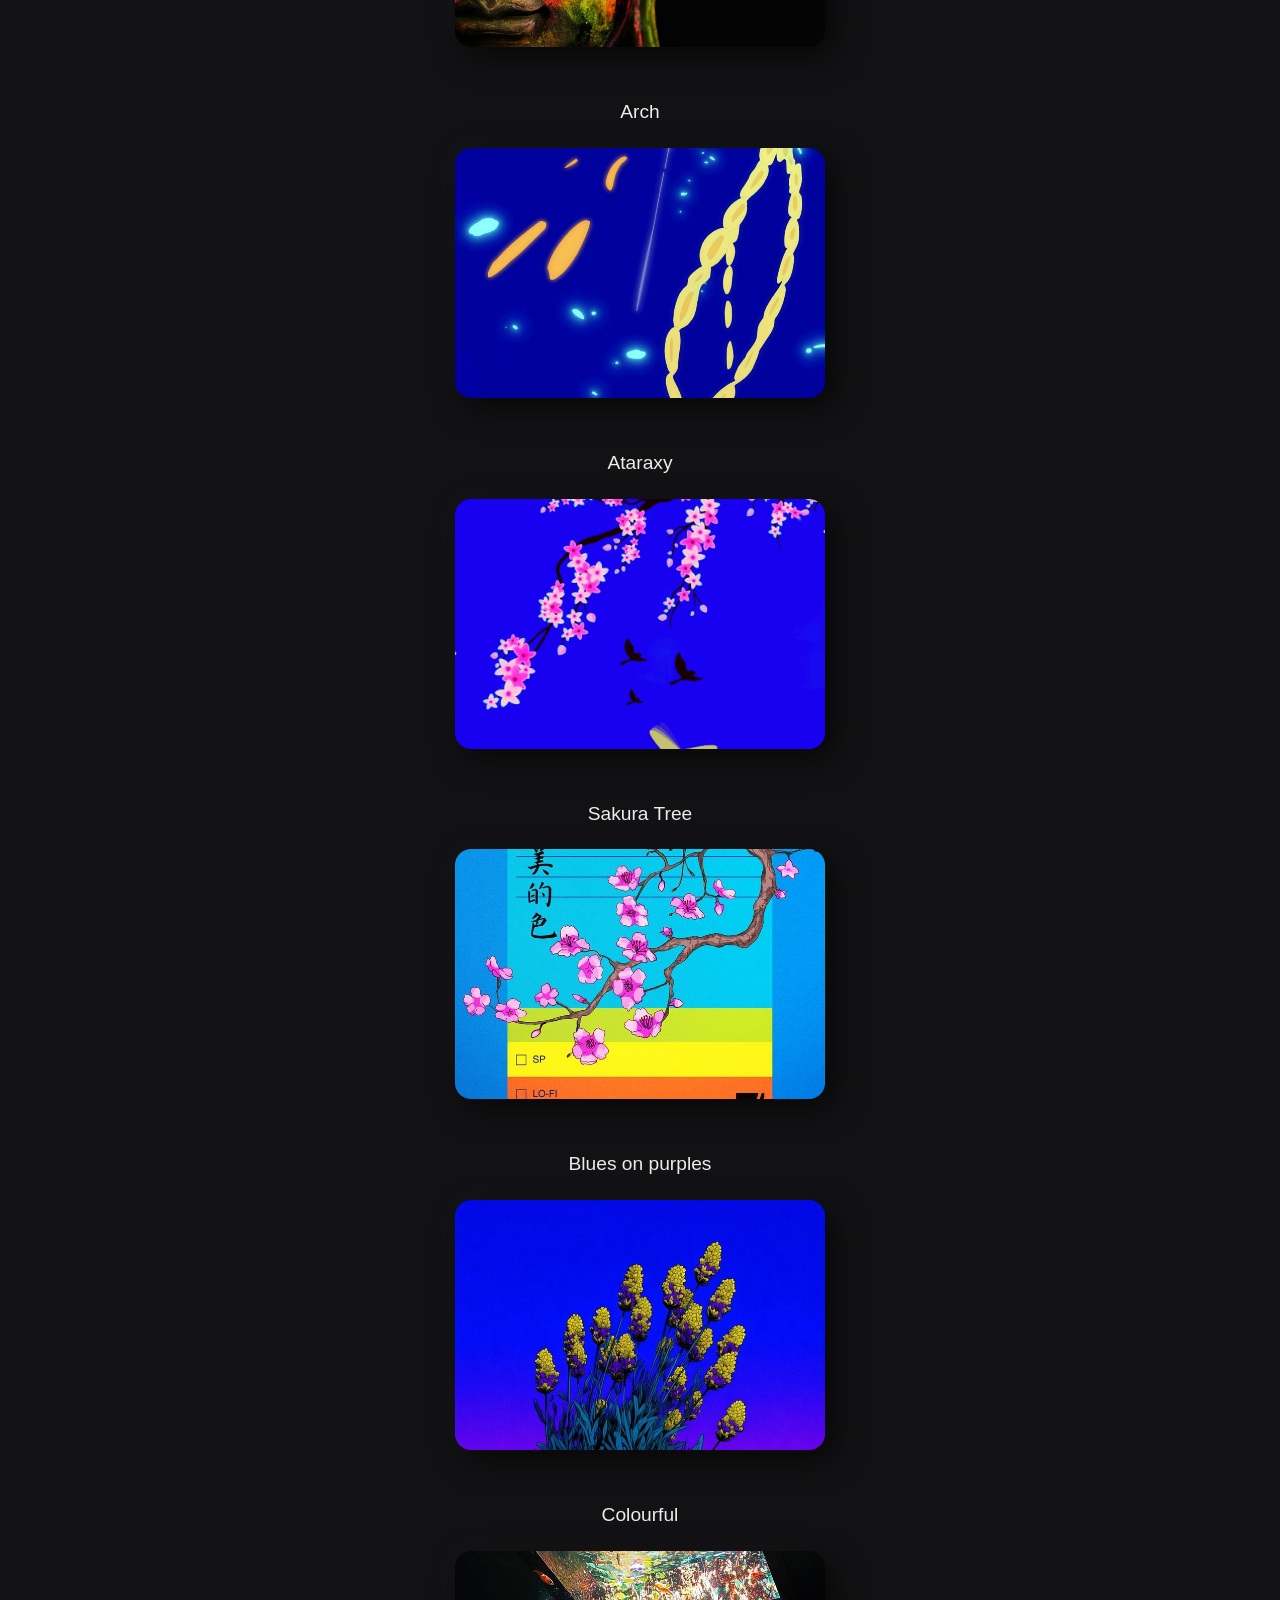
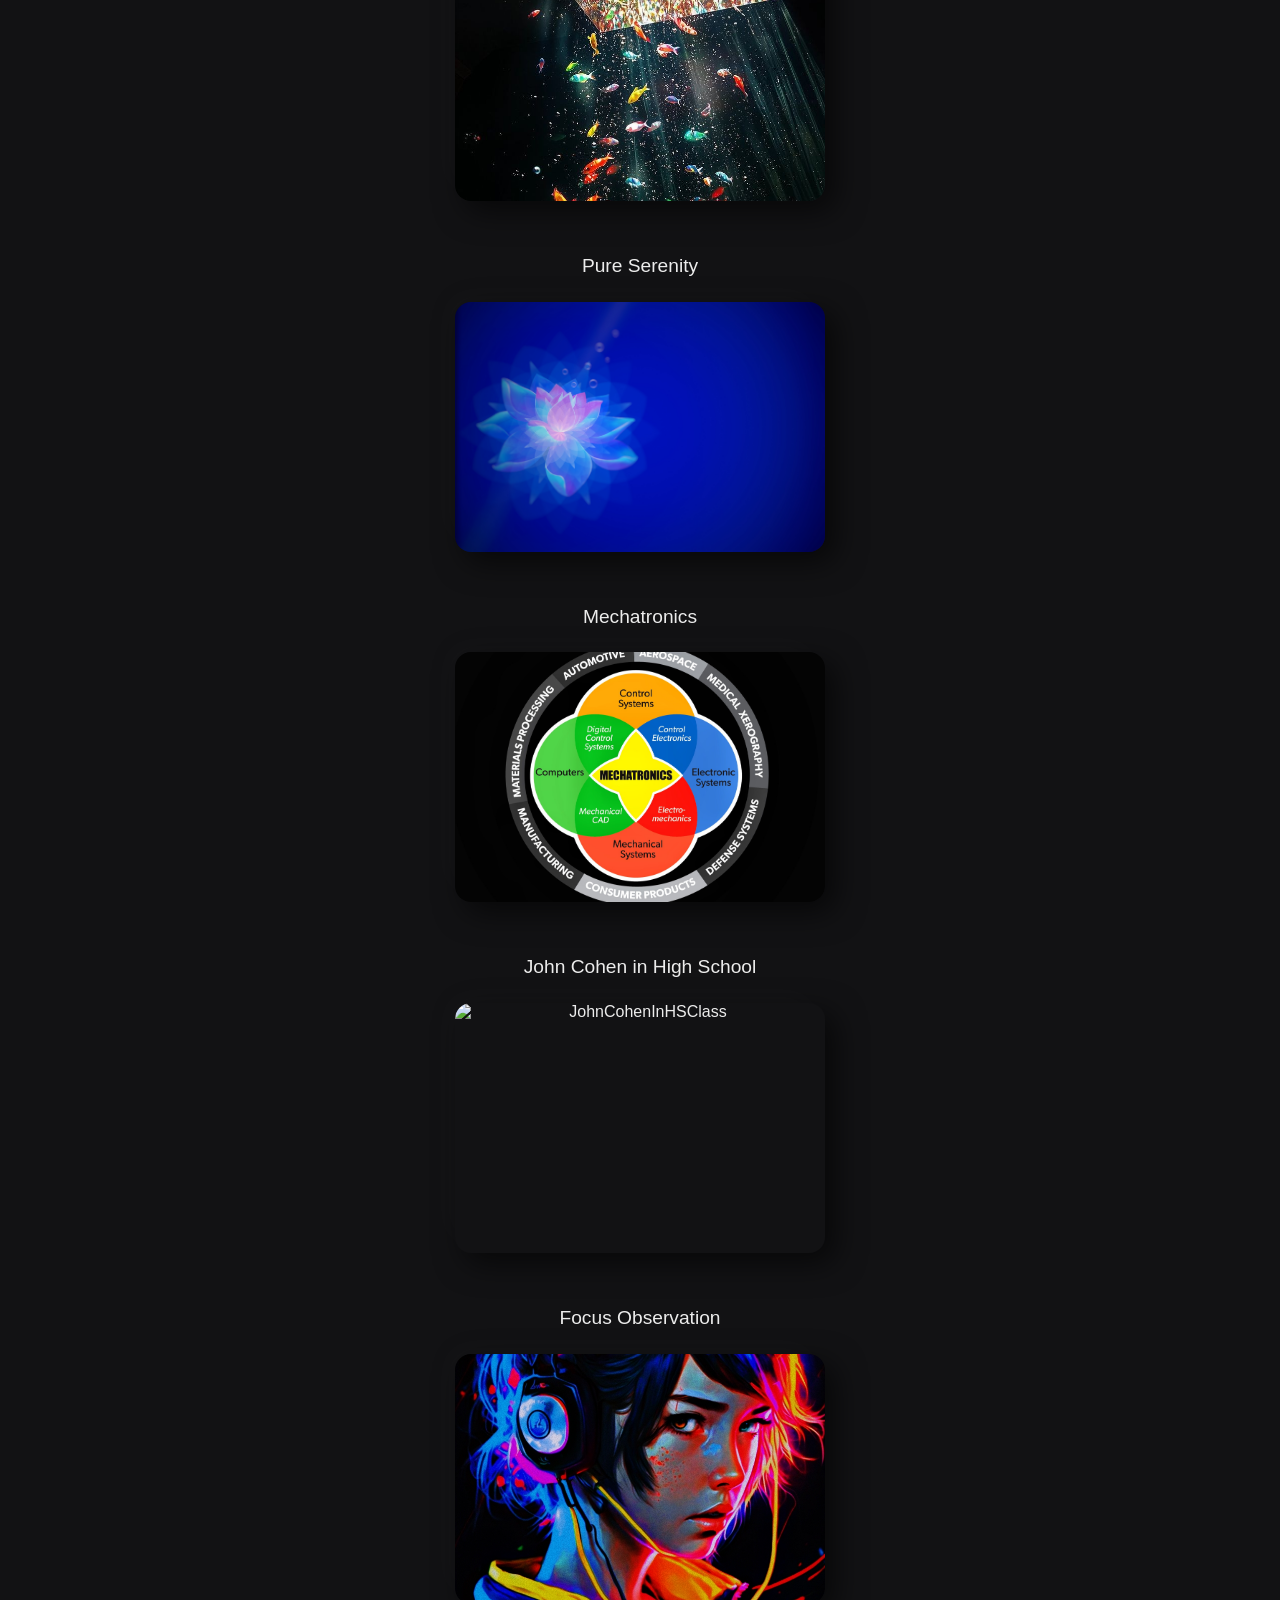
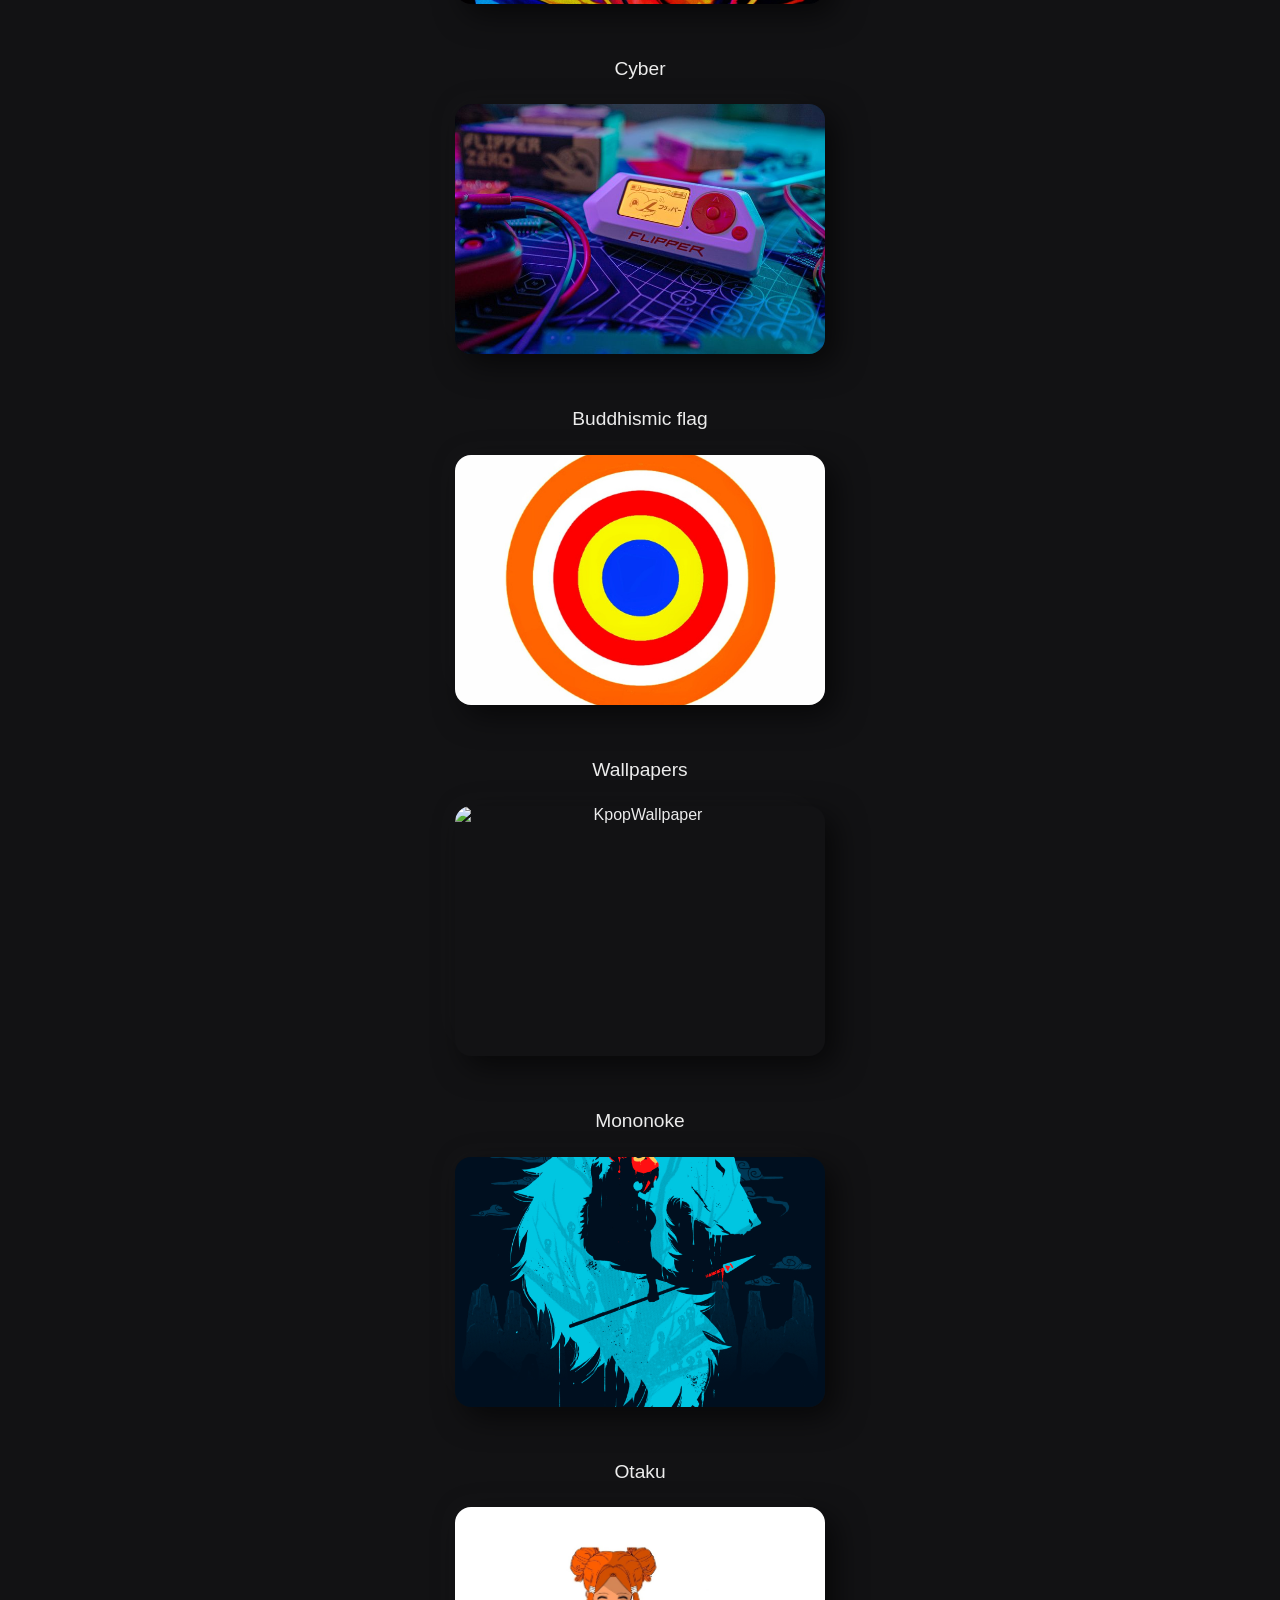
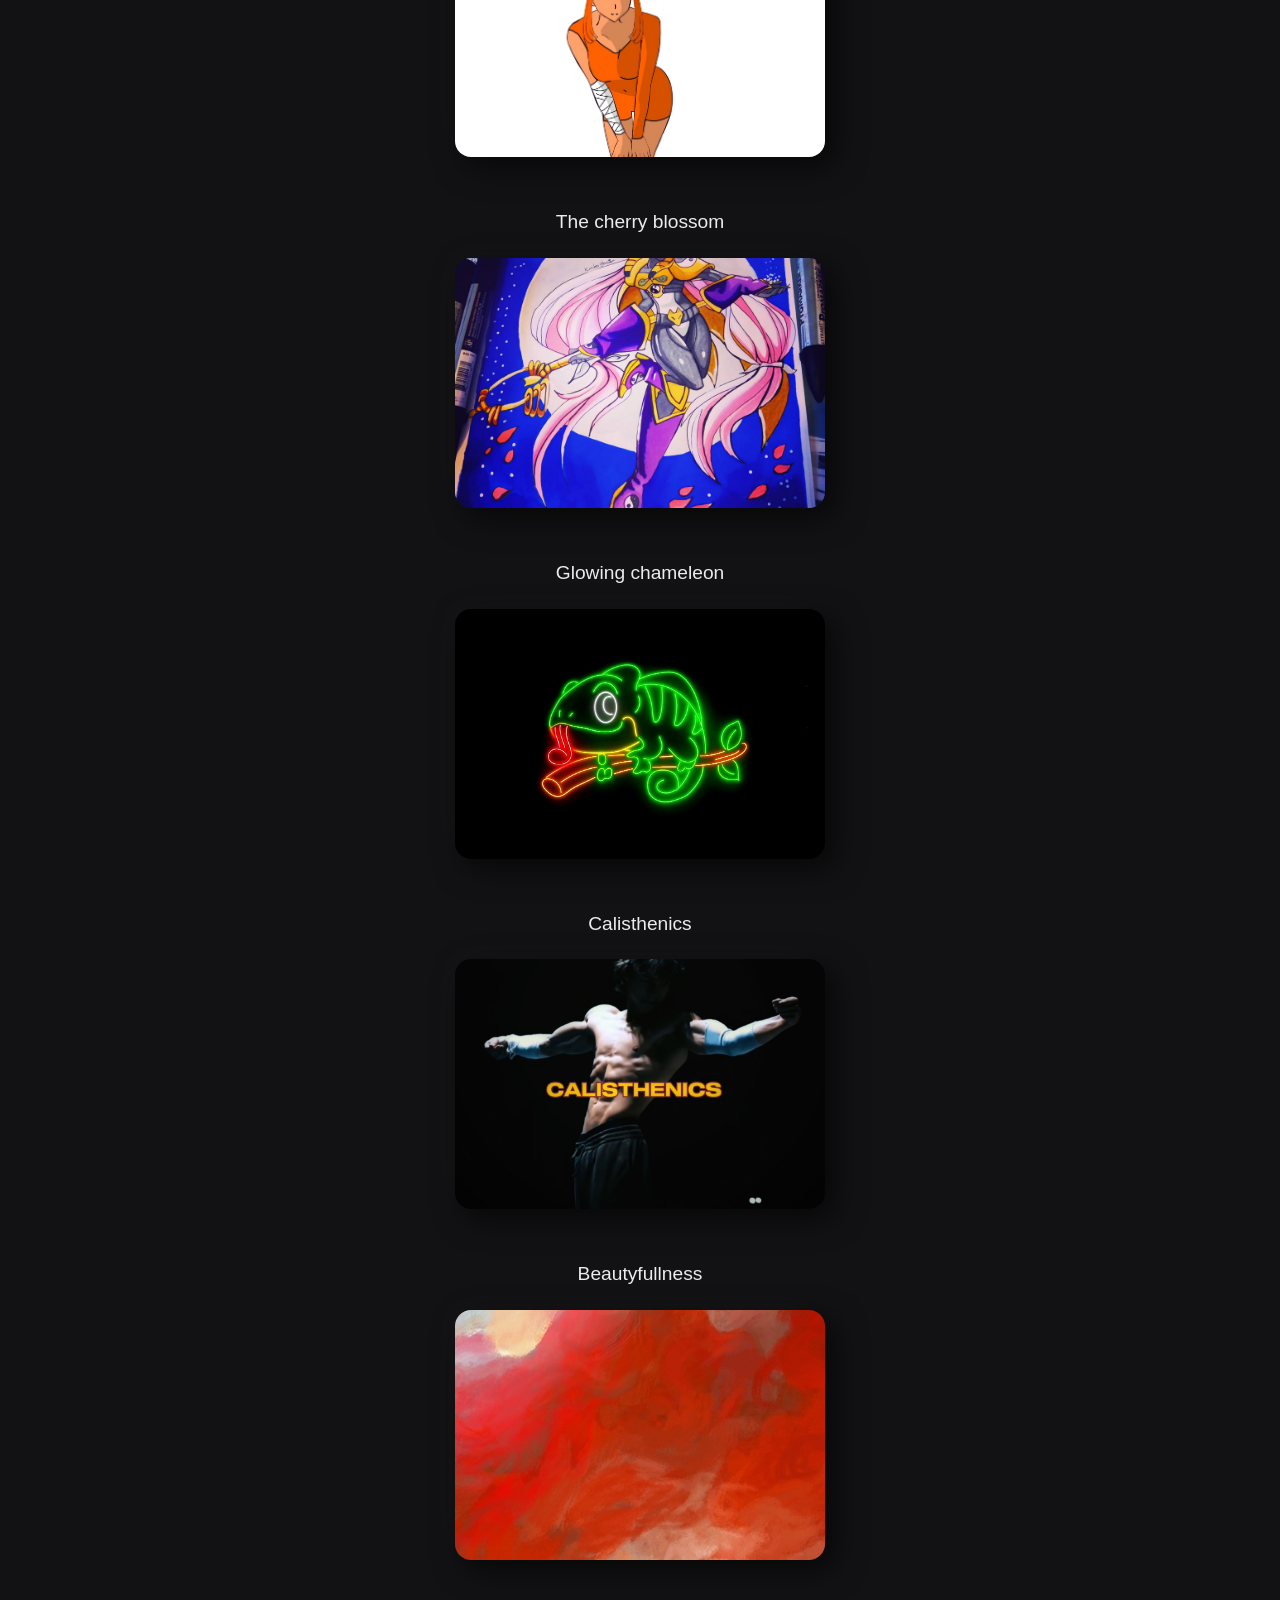
==== commit 6ab168a4: "Update AnalogClockABsideTesting" ====
--- a/AnalogClockABSideTestingDeployment.html
+++ b/AnalogClockABSideTestingDeployment.html
@@ -625,6 +625,27 @@
         </div>
 
         <div class="block">
+            <p class="block-text">Flower Of Life</p>
+            <div class="image-block">
+                <img src="images/Sacred-Geometry-Flower-of-Life.jpg" alt="SacredGeometry">
+            </div>
+        </div>
+
+        <div class="block">
+            <p class="block-text">Floral</p>
+            <div class="image-block">
+                <img src="images/floralMandala.jpg" alt="floralMandala">
+            </div>
+        </div>
+
+        <div class="block">
+            <p class="block-text">D_Wheel</p>
+            <div class="image-block">
+                <img src="images/d_wheel.jpg" alt="dharmaWheel">
+            </div>
+        </div>
+
+        <div class="block">
             <p class="block-text">The Mask</p>
             <div class="image-block">
                 <img src="images/OkamiMask.jpg" alt="OkamiMask">
